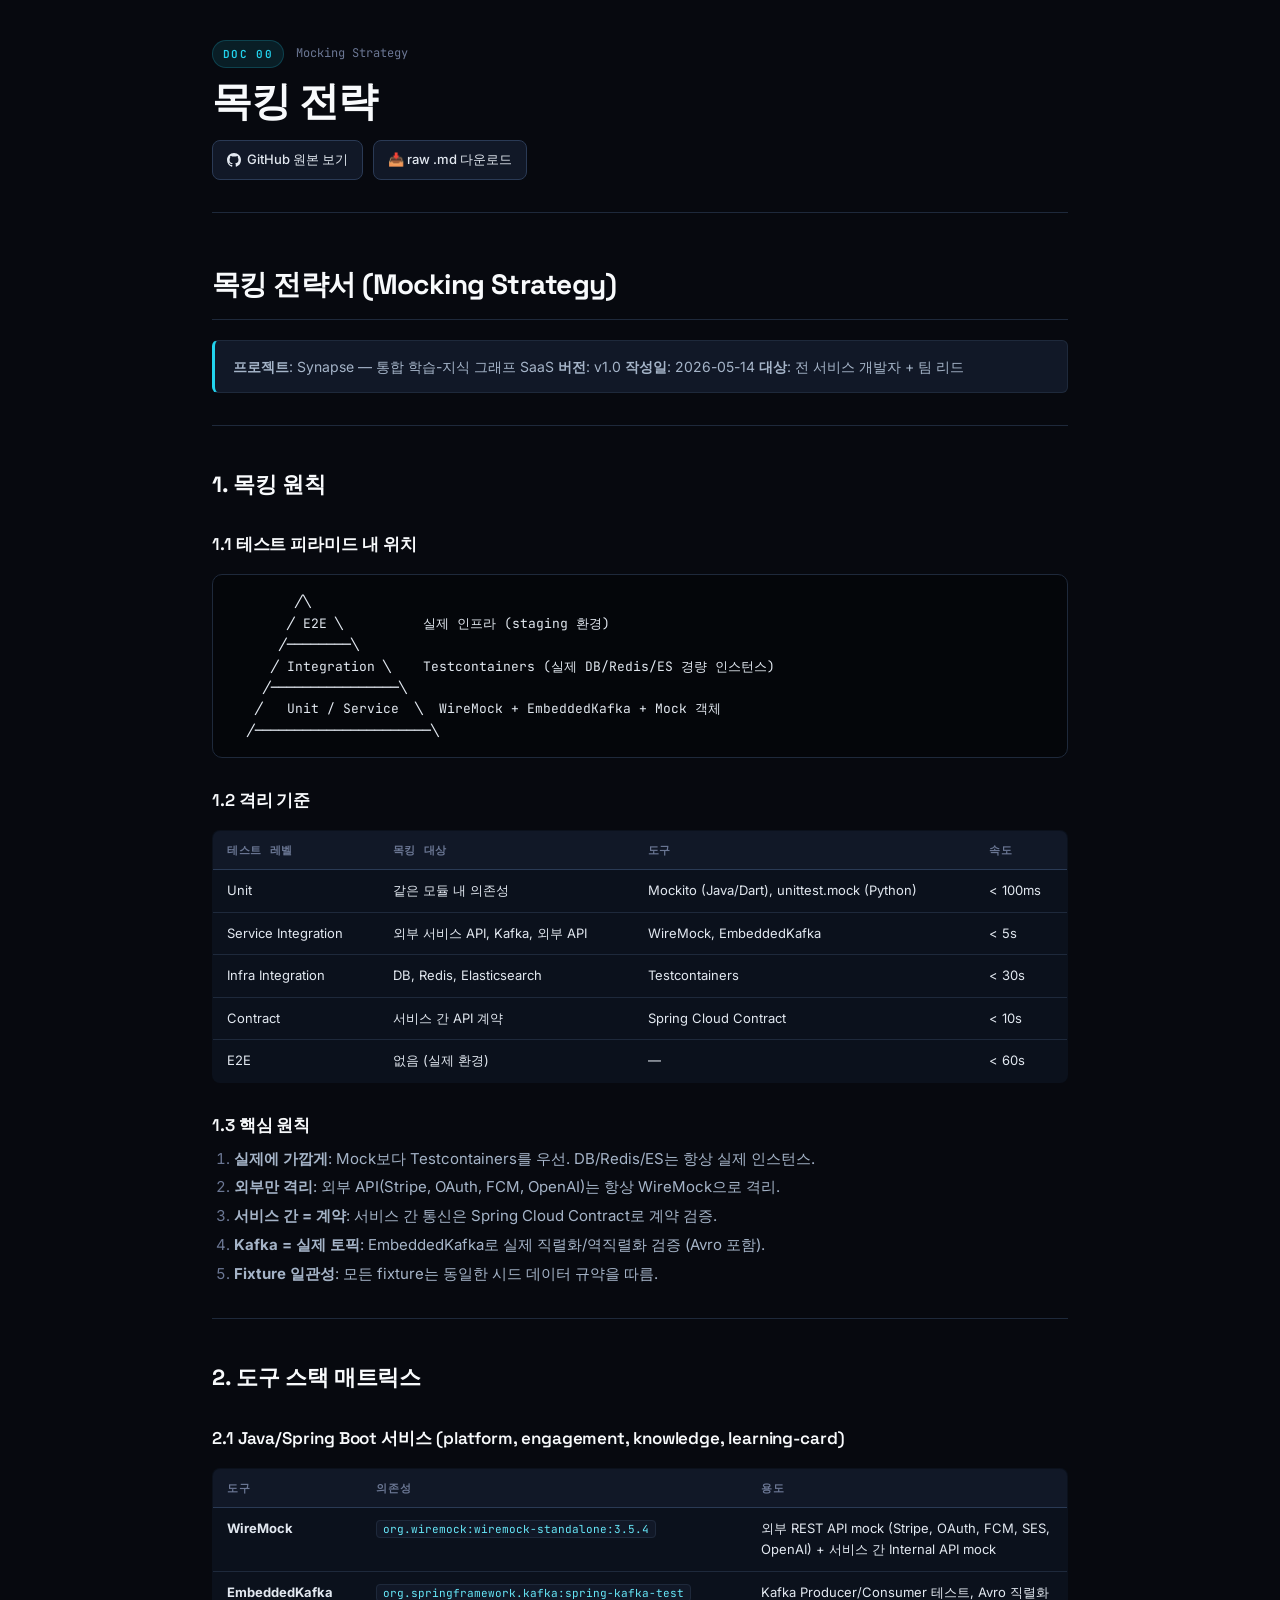
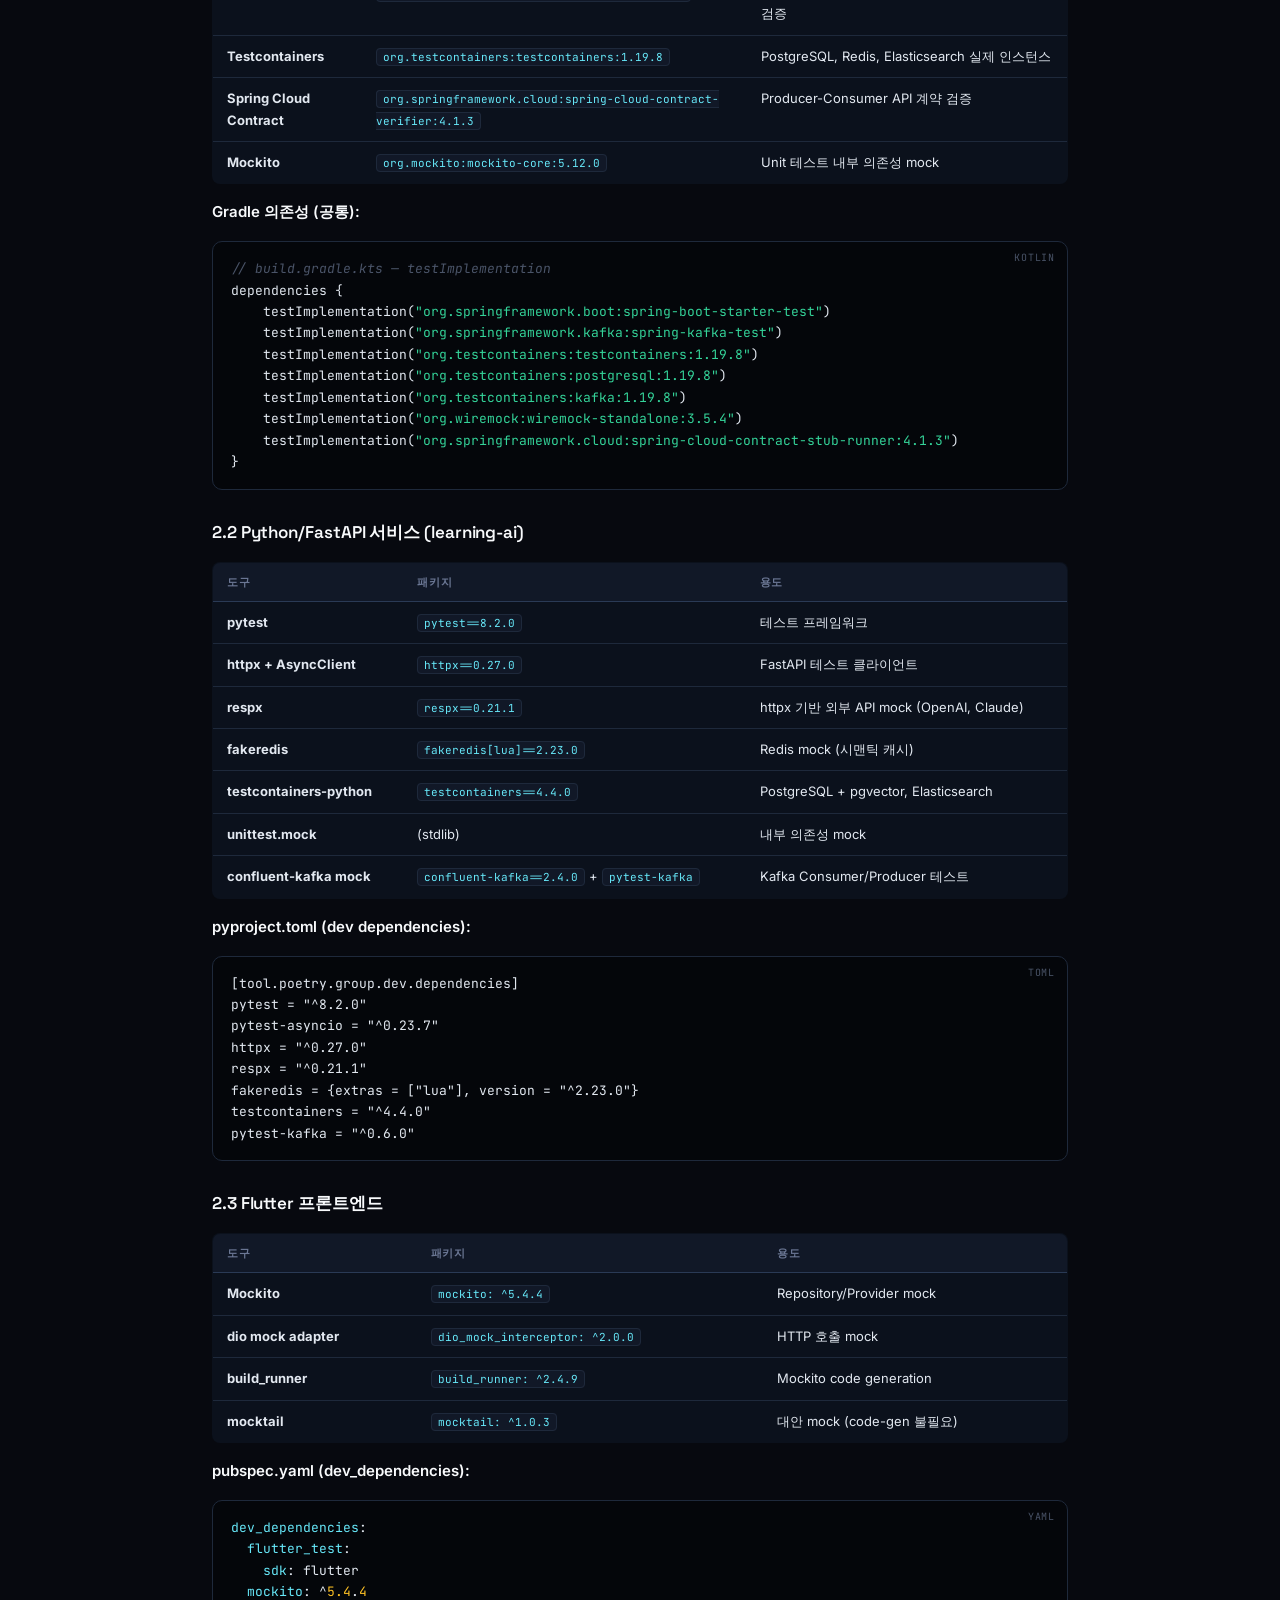
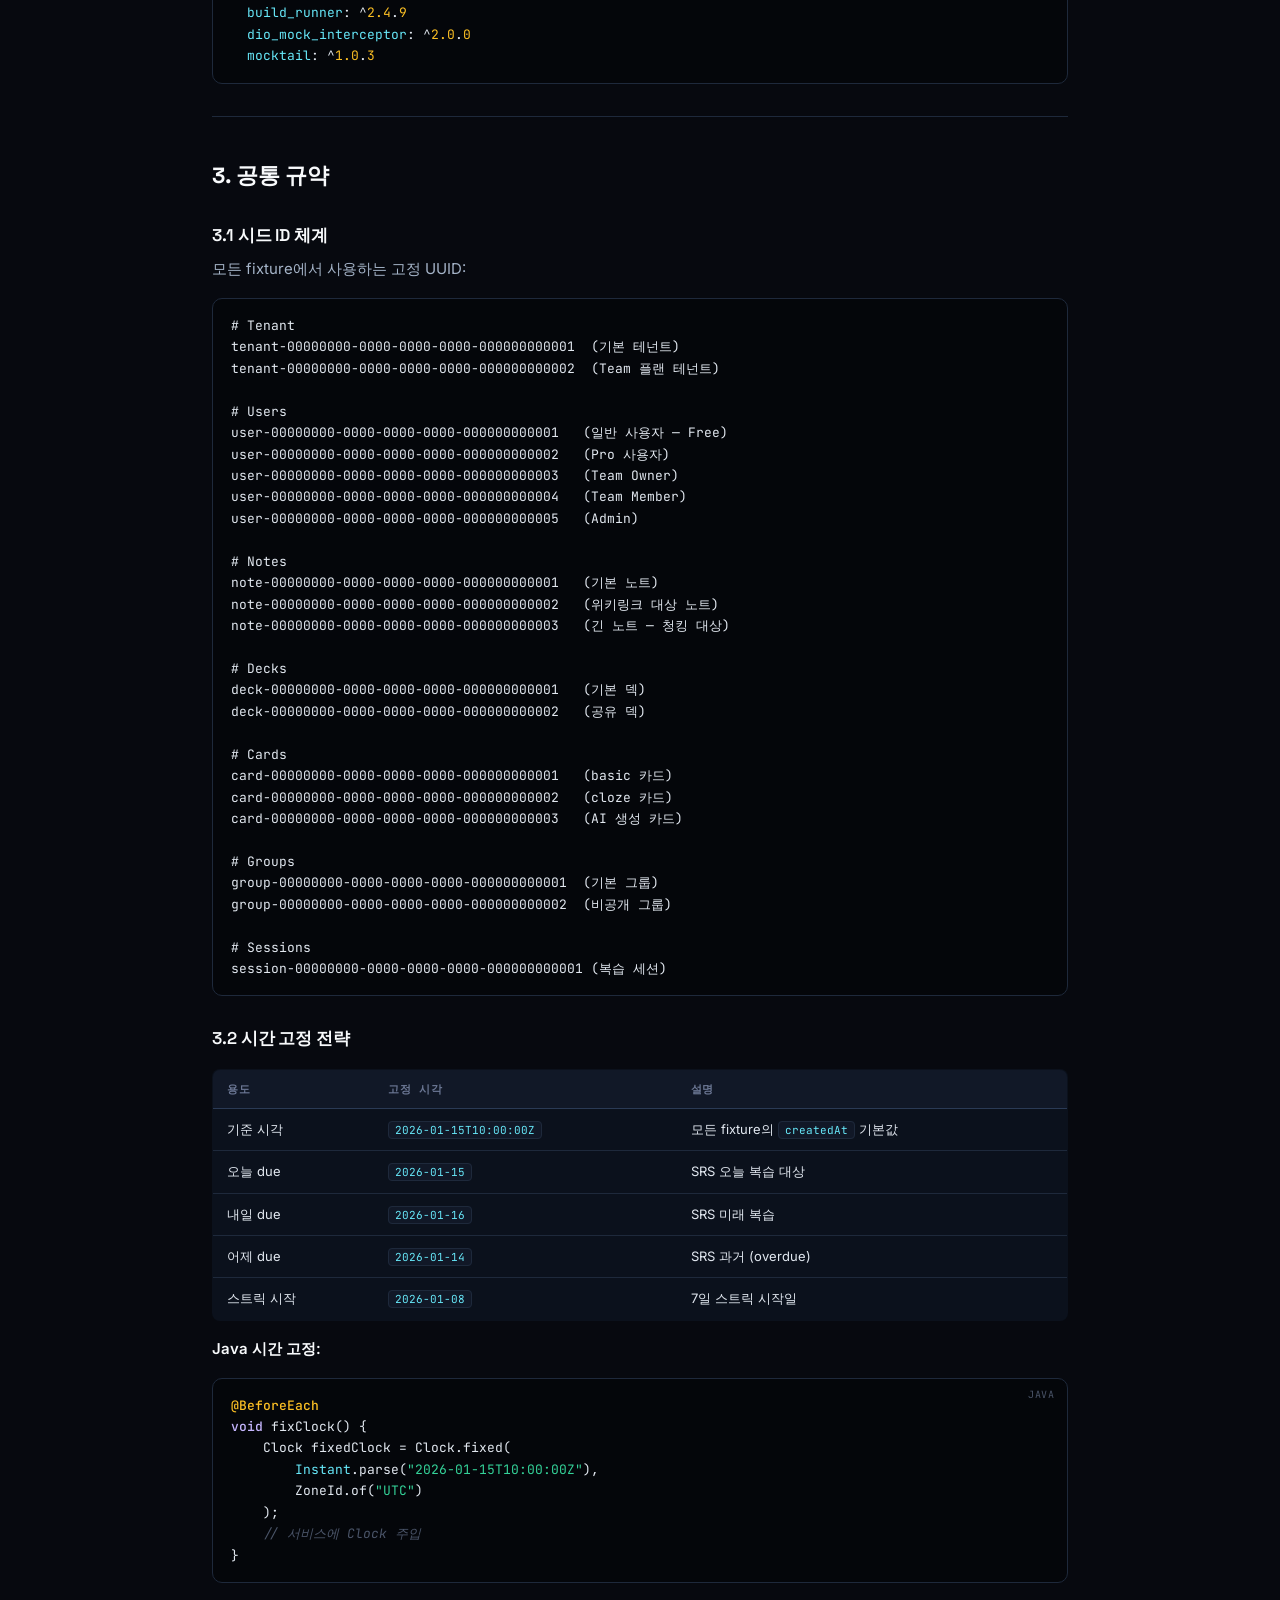
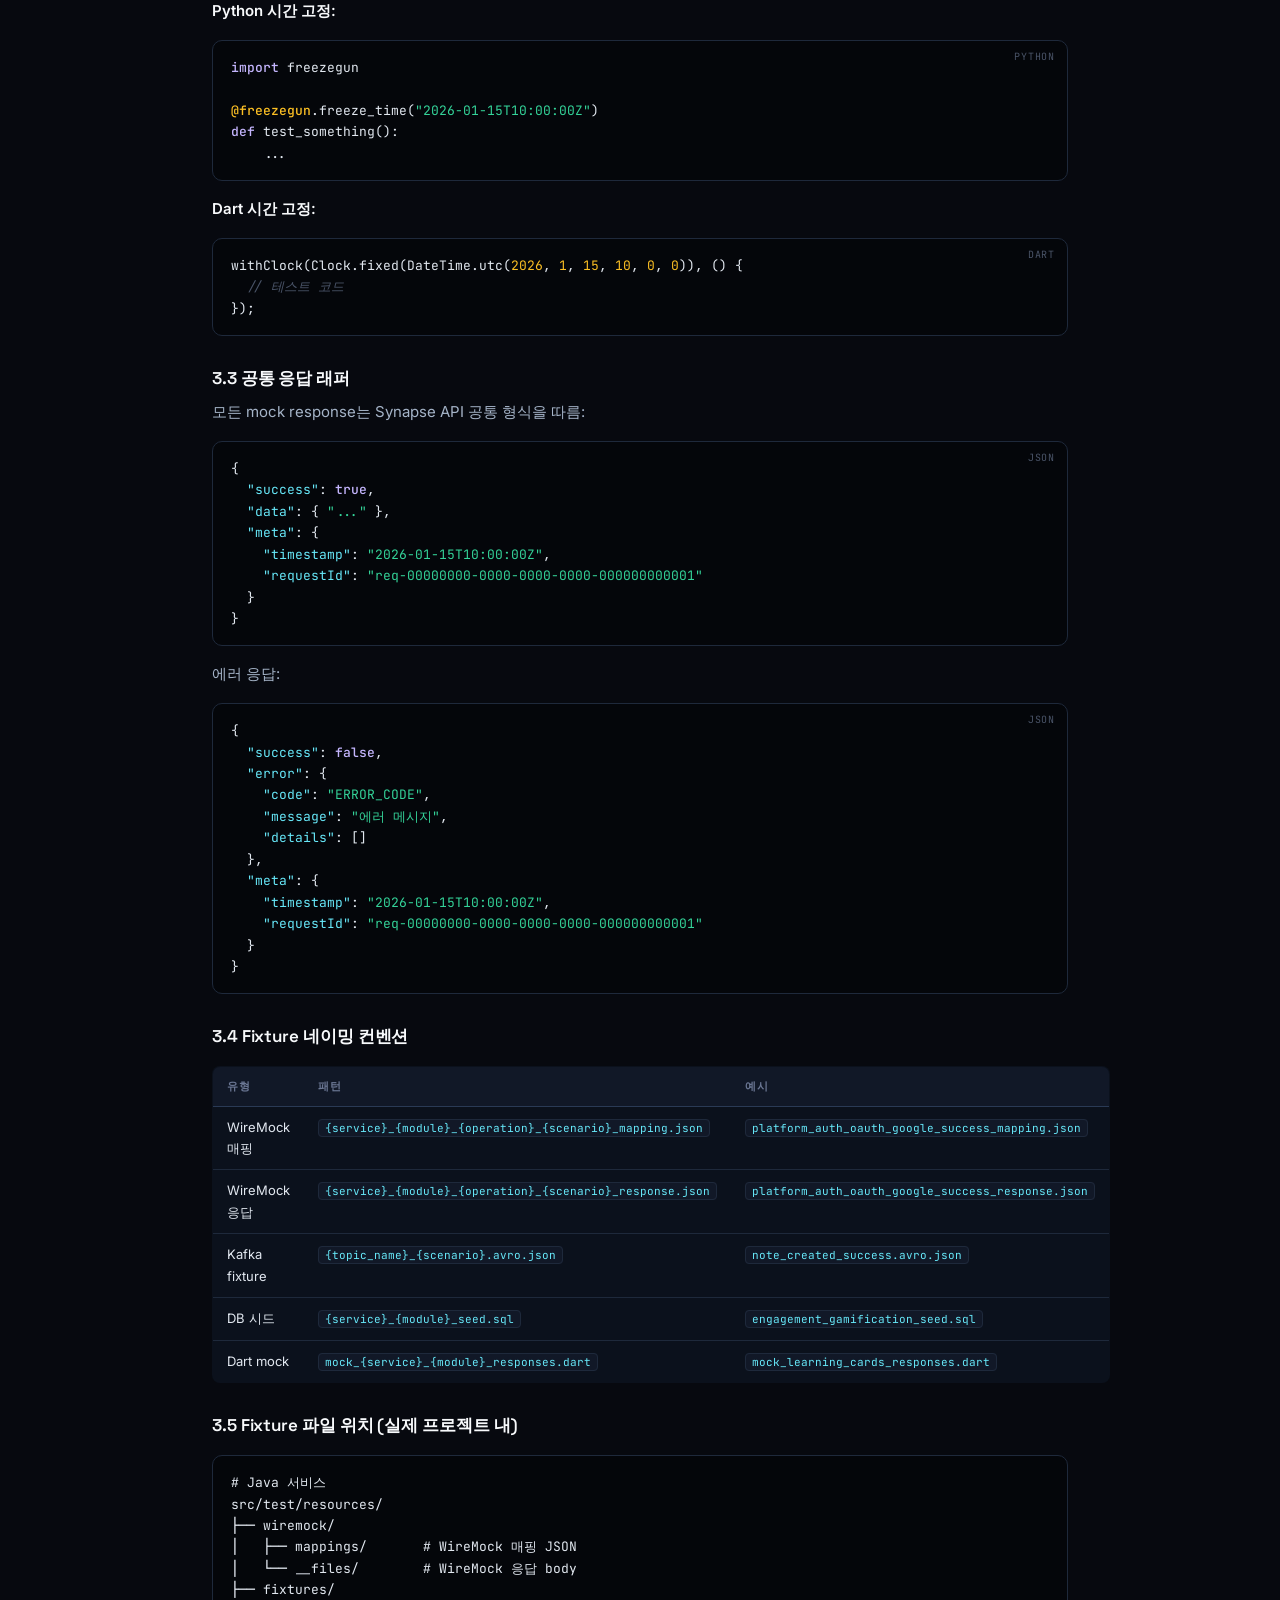
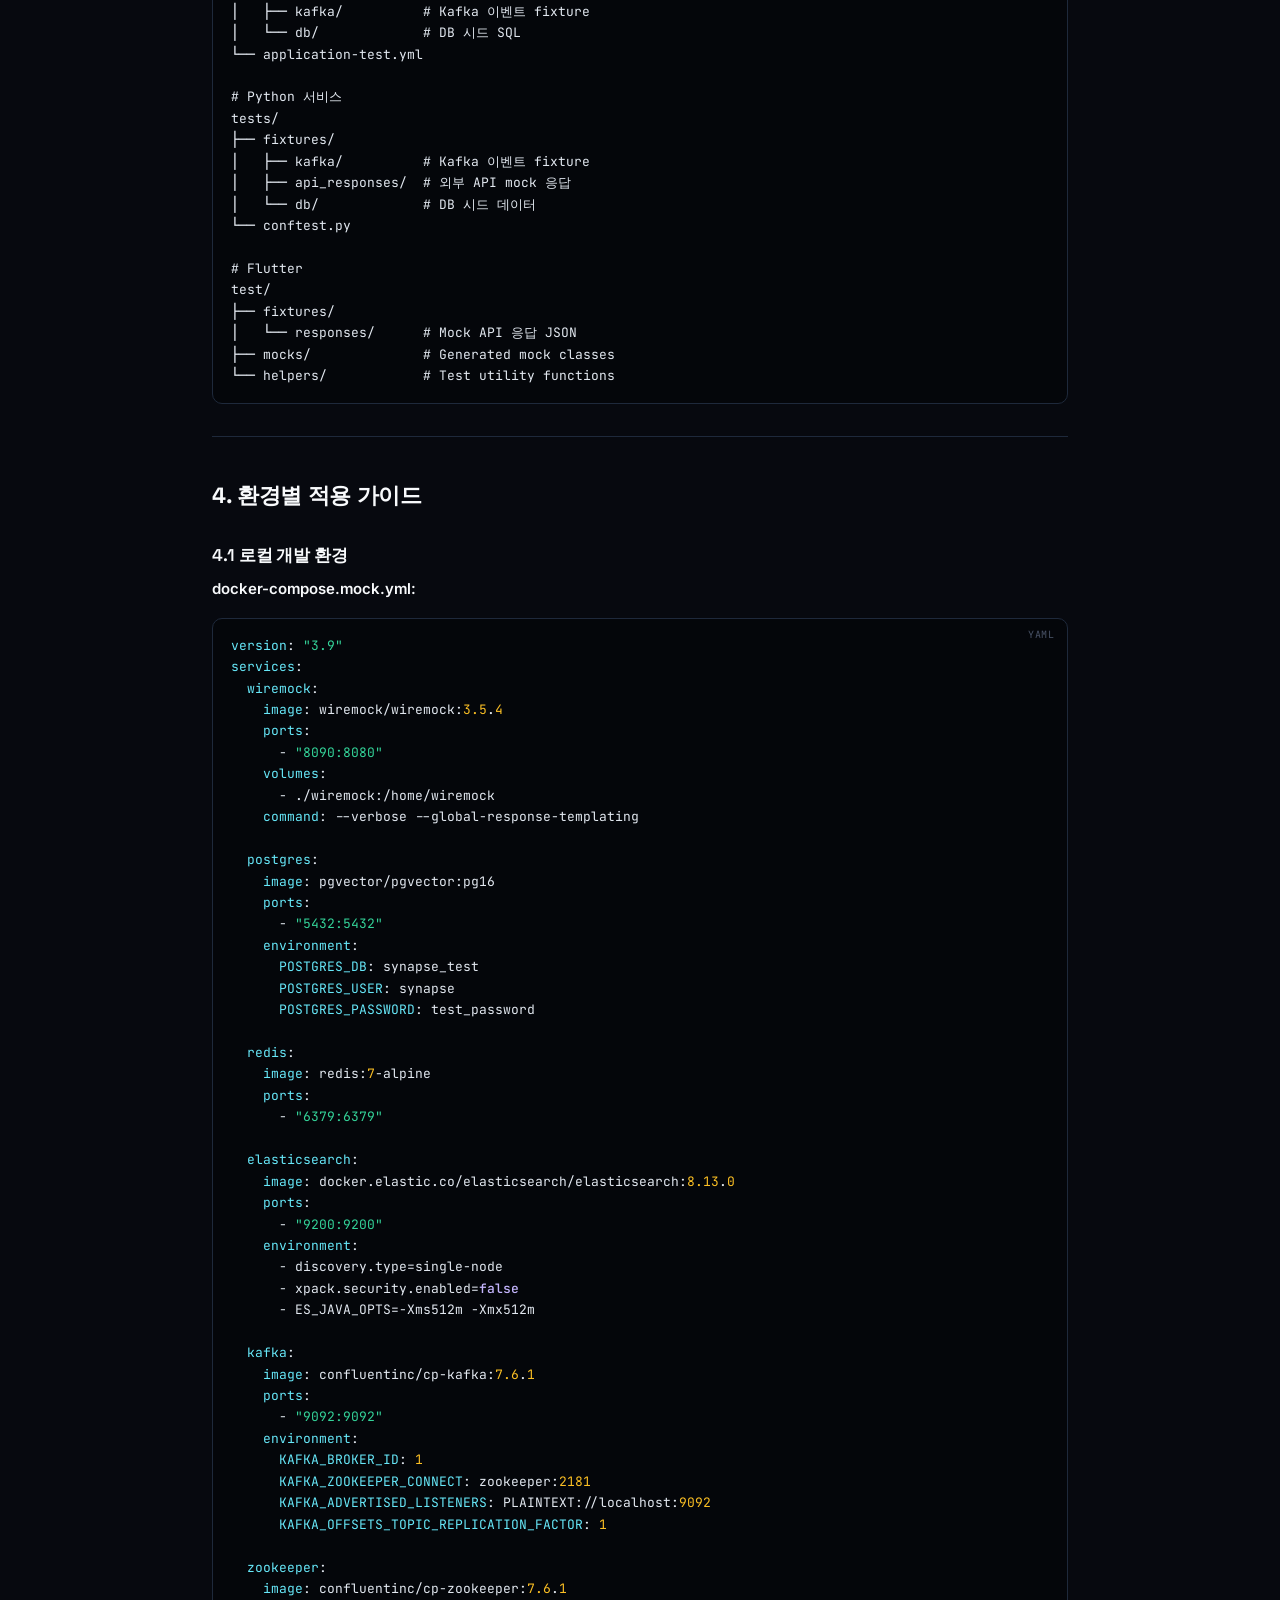
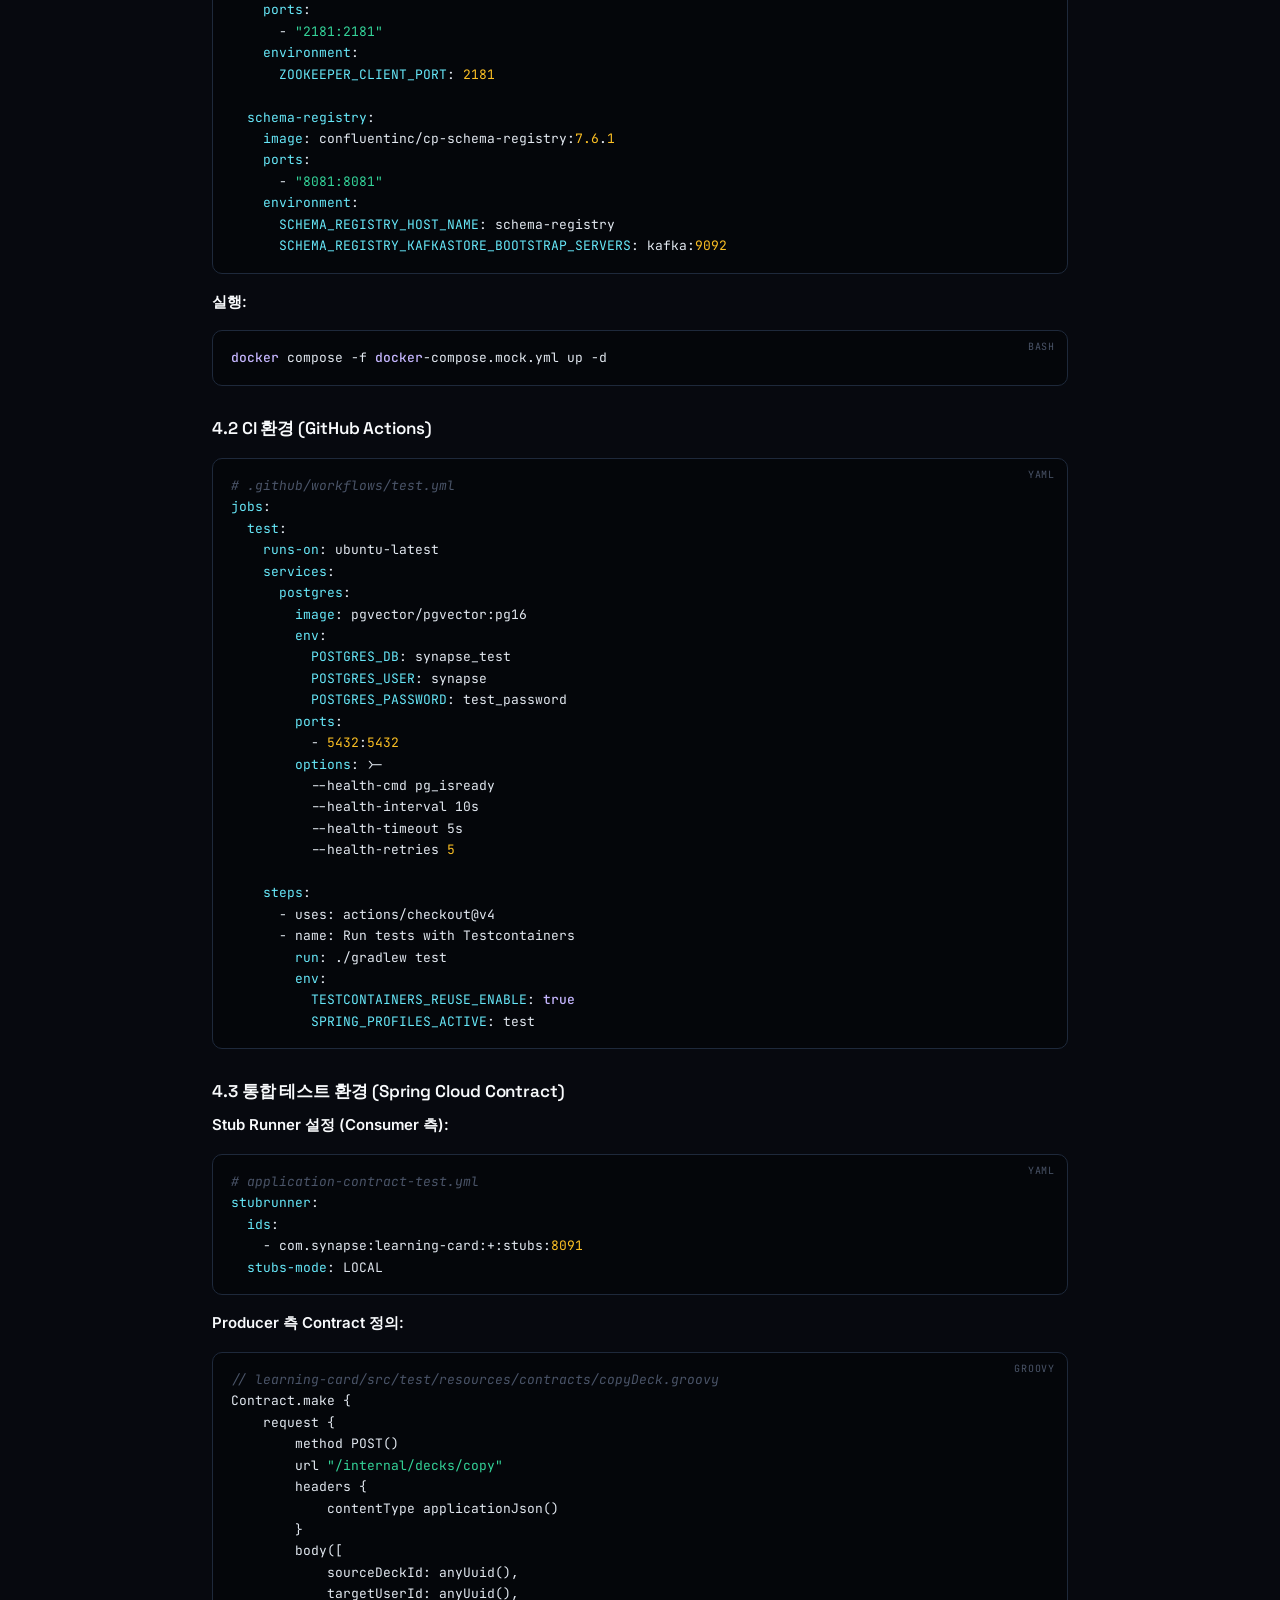
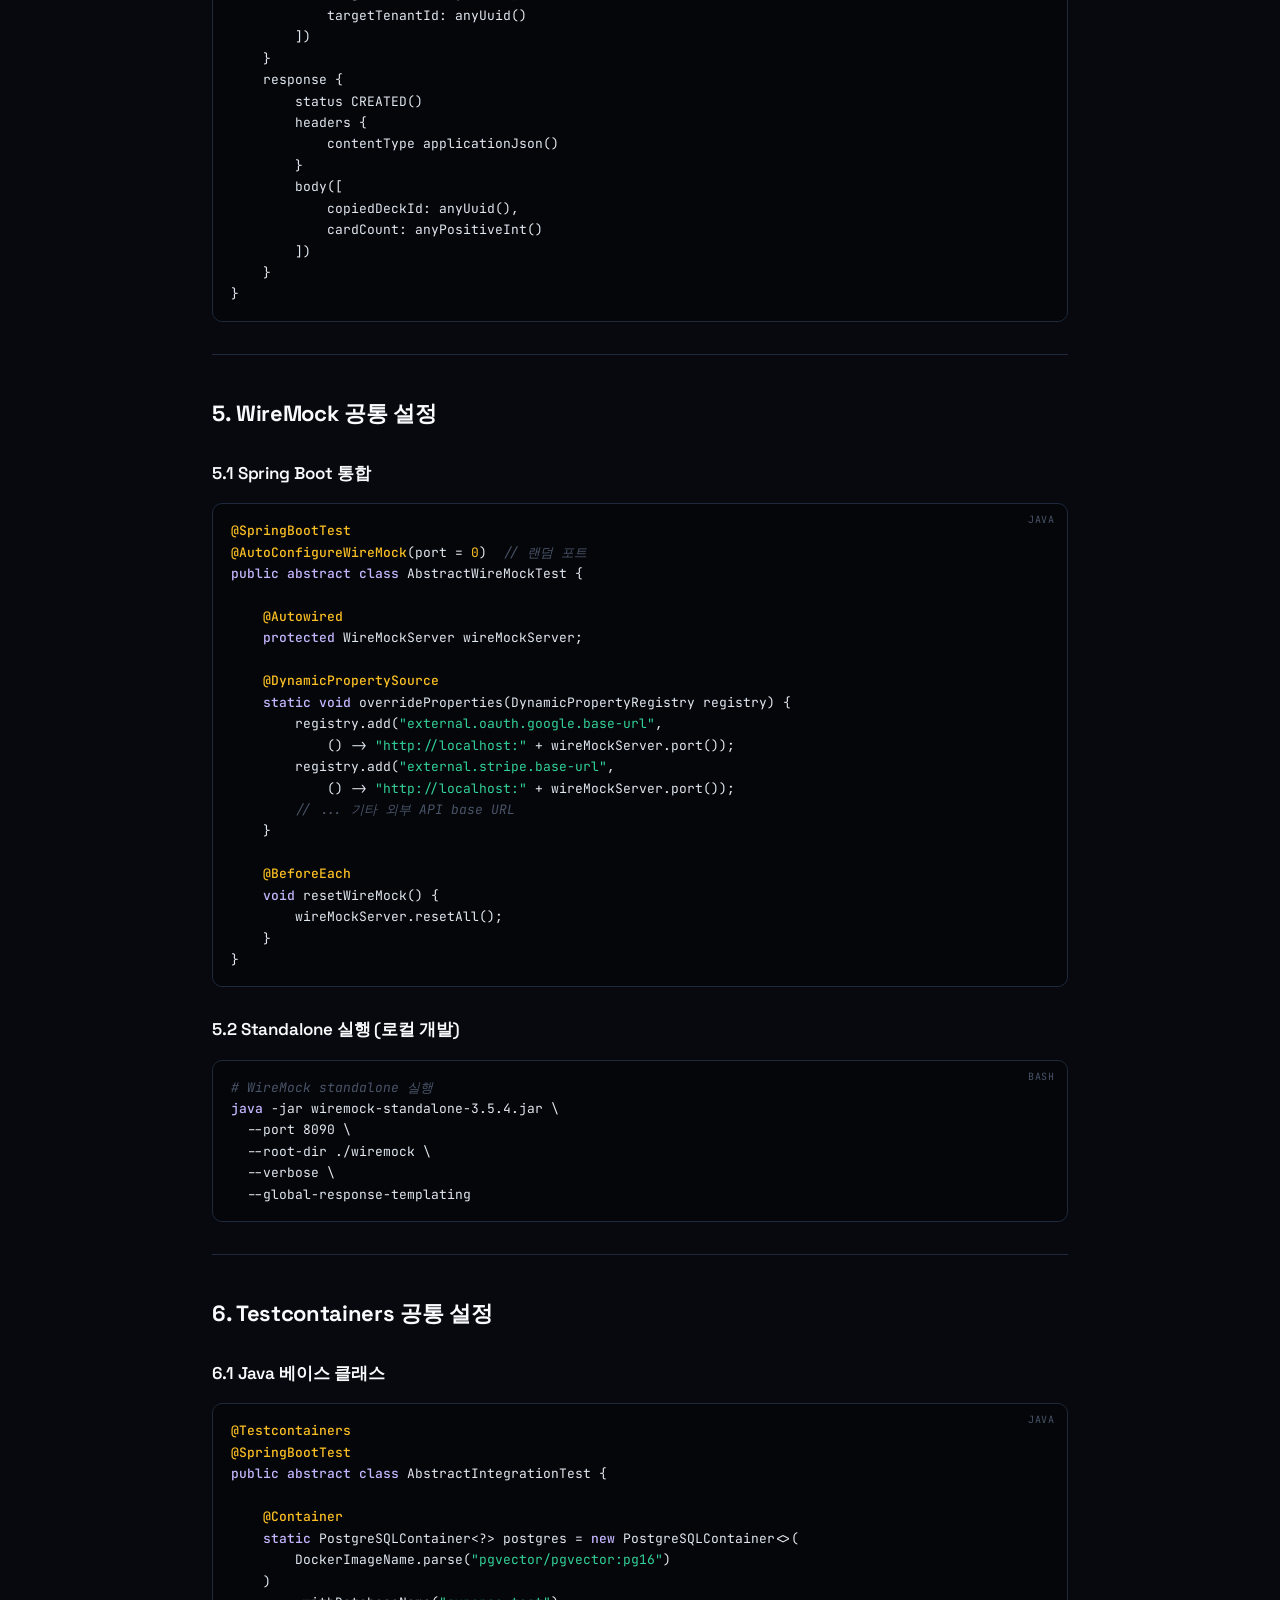
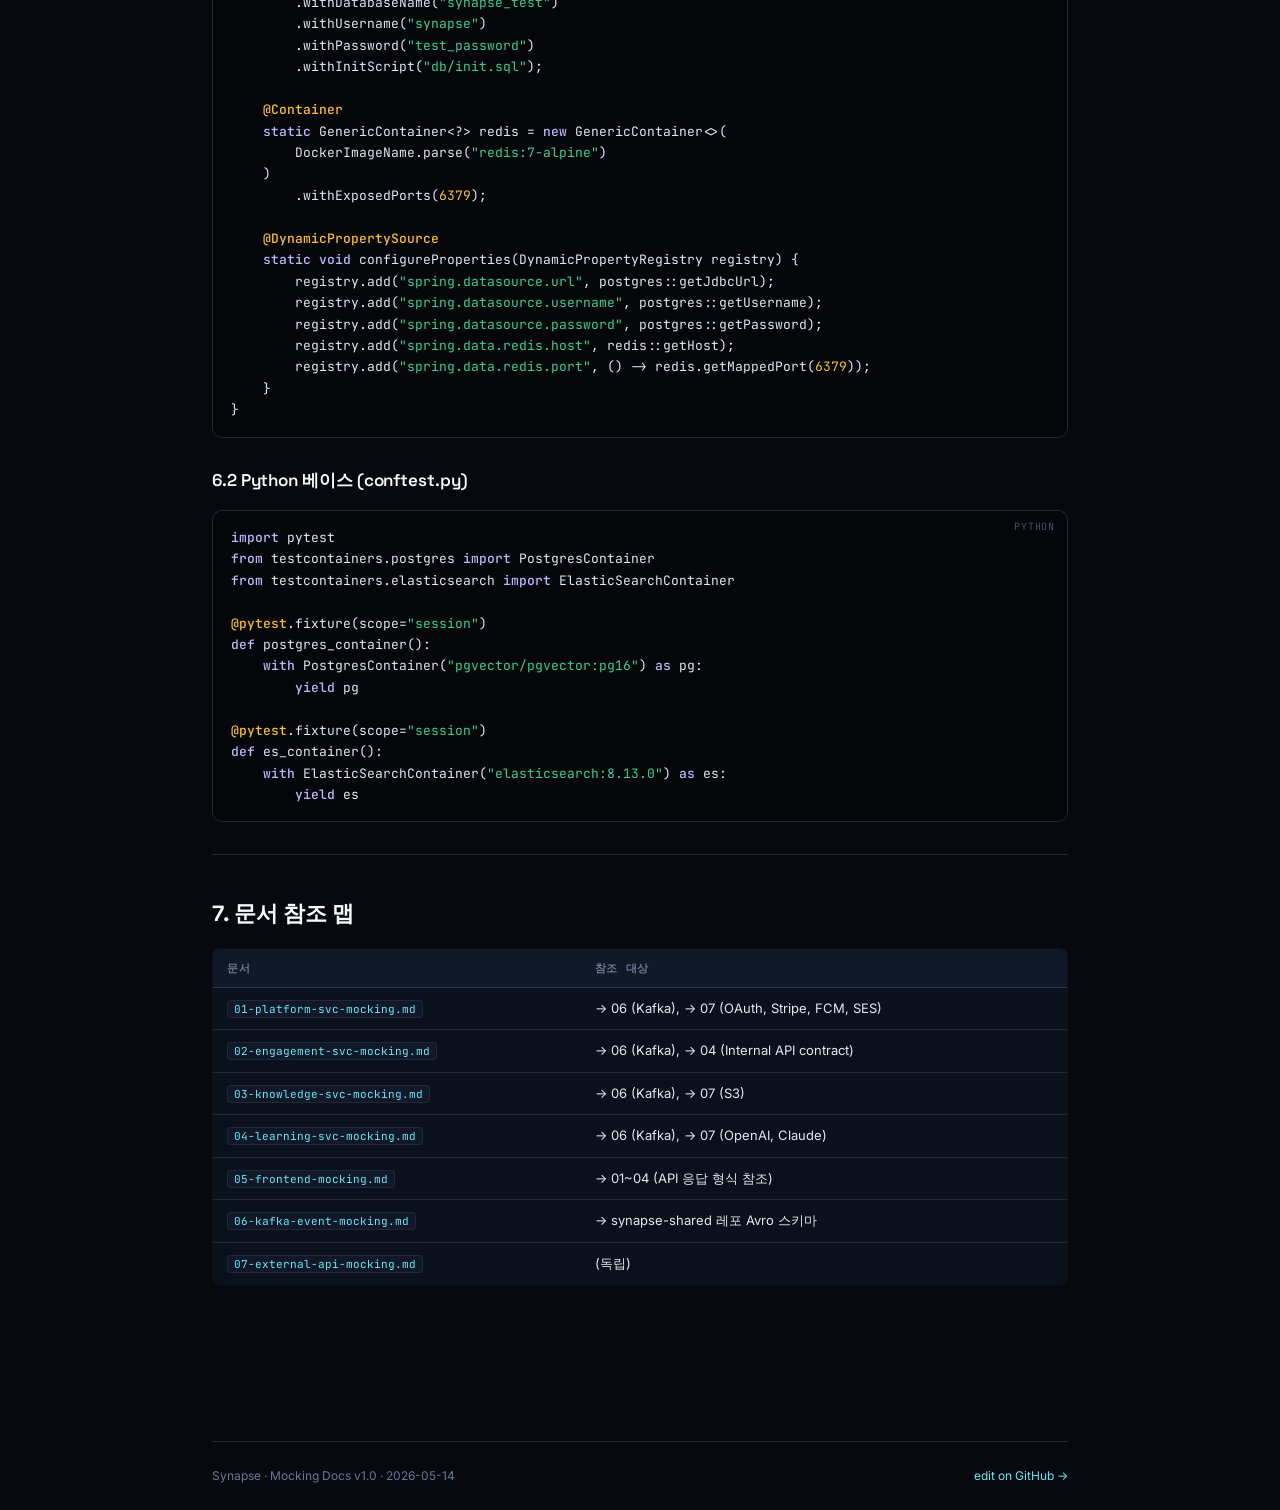
==== docs/00-strategy.html @ 0fe0d057 "Initial commit: Synapse mocking guide with 19 interactive simulators Co-Authored-By: Claude Opus 4.6" ====
<!DOCTYPE html>
<html lang="ko">
<head>
<meta charset="UTF-8" />
<meta name="viewport" content="width=device-width, initial-scale=1.0" />
<title>00 · 목킹 전략 — Synapse Mocking Docs</title>
<link rel="preconnect" href="https://fonts.googleapis.com" />
<link rel="preconnect" href="https://fonts.gstatic.com" crossorigin />
<link href="https://fonts.googleapis.com/css2?family=Inter:wght@400;500;600;700;800&family=JetBrains+Mono:wght@400;500;600;700&family=Space+Grotesk:wght@500;600;700&display=swap" rel="stylesheet" />
<link rel="stylesheet" href="doc-style.css" />
</head>
<body>
<div class="doc-shell">
  <header class="doc-header">
    <div class="doc-header-meta">
      <span class="doc-idx">DOC 00</span>
      <span class="doc-en">Mocking Strategy</span>
    </div>
    <h1 class="doc-h1">목킹 전략</h1>
    <div class="doc-links">
      <a class="doc-link" href="https://github.com/team-project-final/documents/blob/main/docs/mocking/00-mocking-strategy.md" target="_blank" rel="noopener">
        <svg width="14" height="14" viewBox="0 0 16 16" fill="currentColor"><path d="M8 0C3.58 0 0 3.58 0 8c0 3.54 2.29 6.53 5.47 7.59.4.07.55-.17.55-.38 0-.19-.01-.82-.01-1.49-2.01.37-2.53-.49-2.69-.94-.09-.23-.48-.94-.82-1.13-.28-.15-.68-.52-.01-.53.63-.01 1.08.58 1.23.82.72 1.21 1.87.87 2.33.66.07-.52.28-.87.51-1.07-1.78-.2-3.64-.89-3.64-3.95 0-.87.31-1.59.82-2.15-.08-.2-.36-1.02.08-2.12 0 0 .67-.21 2.2.82.64-.18 1.32-.27 2-.27.68 0 1.36.09 2 .27 1.53-1.04 2.2-.82 2.2-.82.44 1.1.16 1.92.08 2.12.51.56.82 1.27.82 2.15 0 3.07-1.87 3.75-3.65 3.95.29.25.54.73.54 1.48 0 1.07-.01 1.93-.01 2.2 0 .21.15.46.55.38A8.013 8.013 0 0016 8c0-4.42-3.58-8-8-8z"/></svg>
        GitHub 원본 보기
      </a>
      <a class="doc-link" href="https://github.com/team-project-final/documents/raw/main/docs/mocking/00-mocking-strategy.md" target="_blank" rel="noopener">📥 raw .md 다운로드</a>
    </div>
  </header>
  <main class="doc-body">
<h1 id="목킹-전략서-mocking-strategy">목킹 전략서 (Mocking Strategy)</h1>
<blockquote><strong>프로젝트</strong>: Synapse — 통합 학습-지식 그래프 SaaS <strong>버전</strong>: v1.0 <strong>작성일</strong>: 2026-05-14 <strong>대상</strong>: 전 서비스 개발자 + 팀 리드</blockquote>
<hr/>
<h2 id="1-목킹-원칙">1. 목킹 원칙</h2>
<h3 id="11-테스트-피라미드-내-위치">1.1 테스트 피라미드 내 위치</h3>
<pre class="code-block" data-lang=""><code>        ╱╲
       ╱ E2E ╲          실제 인프라 (staging 환경)
      ╱────────╲
     ╱ Integration ╲    Testcontainers (실제 DB/Redis/ES 경량 인스턴스)
    ╱────────────────╲
   ╱   Unit / Service  ╲  WireMock + EmbeddedKafka + Mock 객체
  ╱──────────────────────╲</code></pre>
<h3 id="12-격리-기준">1.2 격리 기준</h3>
<table class="md-table"><thead><tr><th>테스트 레벨</th><th>목킹 대상</th><th>도구</th><th>속도</th></tr></thead><tbody><tr><td>Unit</td><td>같은 모듈 내 의존성</td><td>Mockito (Java/Dart), unittest.mock (Python)</td><td>&lt; 100ms</td></tr><tr><td>Service Integration</td><td>외부 서비스 API, Kafka, 외부 API</td><td>WireMock, EmbeddedKafka</td><td>&lt; 5s</td></tr><tr><td>Infra Integration</td><td>DB, Redis, Elasticsearch</td><td>Testcontainers</td><td>&lt; 30s</td></tr><tr><td>Contract</td><td>서비스 간 API 계약</td><td>Spring Cloud Contract</td><td>&lt; 10s</td></tr><tr><td>E2E</td><td>없음 (실제 환경)</td><td>—</td><td>&lt; 60s</td></tr></tbody></table>
<h3 id="13-핵심-원칙">1.3 핵심 원칙</h3>
<ol><li><strong>실제에 가깝게</strong>: Mock보다 Testcontainers를 우선. DB/Redis/ES는 항상 실제 인스턴스.</li><li><strong>외부만 격리</strong>: 외부 API(Stripe, OAuth, FCM, OpenAI)는 항상 WireMock으로 격리.</li><li><strong>서비스 간 = 계약</strong>: 서비스 간 통신은 Spring Cloud Contract로 계약 검증.</li><li><strong>Kafka = 실제 토픽</strong>: EmbeddedKafka로 실제 직렬화/역직렬화 검증 (Avro 포함).</li><li><strong>Fixture 일관성</strong>: 모든 fixture는 동일한 시드 데이터 규약을 따름.</li></ol>
<hr/>
<h2 id="2-도구-스택-매트릭스">2. 도구 스택 매트릭스</h2>
<h3 id="21-javaspring-boot-서비스-platform-engagement-knowledge-learningcard">2.1 Java/Spring Boot 서비스 (platform, engagement, knowledge, learning-card)</h3>
<table class="md-table"><thead><tr><th>도구</th><th>의존성</th><th>용도</th></tr></thead><tbody><tr><td><strong>WireMock</strong></td><td><code>org.wiremock:wiremock-standalone:3.5.4</code></td><td>외부 REST API mock (Stripe, OAuth, FCM, SES, OpenAI) + 서비스 간 Internal API mock</td></tr><tr><td><strong>EmbeddedKafka</strong></td><td><code>org.springframework.kafka:spring-kafka-test</code></td><td>Kafka Producer/Consumer 테스트, Avro 직렬화 검증</td></tr><tr><td><strong>Testcontainers</strong></td><td><code>org.testcontainers:testcontainers:1.19.8</code></td><td>PostgreSQL, Redis, Elasticsearch 실제 인스턴스</td></tr><tr><td><strong>Spring Cloud Contract</strong></td><td><code>org.springframework.cloud:spring-cloud-contract-verifier:4.1.3</code></td><td>Producer-Consumer API 계약 검증</td></tr><tr><td><strong>Mockito</strong></td><td><code>org.mockito:mockito-core:5.12.0</code></td><td>Unit 테스트 내부 의존성 mock</td></tr></tbody></table>
<p><strong>Gradle 의존성 (공통):</strong></p>
<pre class="code-block" data-lang="kotlin"><code><span class="cmt">// build.gradle.kts — testImplementation</span>
dependencies {
    testImplementation(<span class="str">"org.springframework.boot:spring-boot-starter-test"</span>)
    testImplementation(<span class="str">"org.springframework.kafka:spring-kafka-test"</span>)
    testImplementation(<span class="str">"org.testcontainers:testcontainers:1.19.8"</span>)
    testImplementation(<span class="str">"org.testcontainers:postgresql:1.19.8"</span>)
    testImplementation(<span class="str">"org.testcontainers:kafka:1.19.8"</span>)
    testImplementation(<span class="str">"org.wiremock:wiremock-standalone:3.5.4"</span>)
    testImplementation(<span class="str">"org.springframework.cloud:spring-cloud-contract-stub-runner:4.1.3"</span>)
}</code></pre>
<h3 id="22-pythonfastapi-서비스-learningai">2.2 Python/FastAPI 서비스 (learning-ai)</h3>
<table class="md-table"><thead><tr><th>도구</th><th>패키지</th><th>용도</th></tr></thead><tbody><tr><td><strong>pytest</strong></td><td><code>pytest==8.2.0</code></td><td>테스트 프레임워크</td></tr><tr><td><strong>httpx + AsyncClient</strong></td><td><code>httpx==0.27.0</code></td><td>FastAPI 테스트 클라이언트</td></tr><tr><td><strong>respx</strong></td><td><code>respx==0.21.1</code></td><td>httpx 기반 외부 API mock (OpenAI, Claude)</td></tr><tr><td><strong>fakeredis</strong></td><td><code>fakeredis[lua]==2.23.0</code></td><td>Redis mock (시맨틱 캐시)</td></tr><tr><td><strong>testcontainers-python</strong></td><td><code>testcontainers==4.4.0</code></td><td>PostgreSQL + pgvector, Elasticsearch</td></tr><tr><td><strong>unittest.mock</strong></td><td>(stdlib)</td><td>내부 의존성 mock</td></tr><tr><td><strong>confluent-kafka mock</strong></td><td><code>confluent-kafka==2.4.0</code> + <code>pytest-kafka</code></td><td>Kafka Consumer/Producer 테스트</td></tr></tbody></table>
<p><strong>pyproject.toml (dev dependencies):</strong></p>
<pre class="code-block" data-lang="toml"><code>[tool.poetry.group.dev.dependencies]
pytest = "^8.2.0"
pytest-asyncio = "^0.23.7"
httpx = "^0.27.0"
respx = "^0.21.1"
fakeredis = {extras = ["lua"], version = "^2.23.0"}
testcontainers = "^4.4.0"
pytest-kafka = "^0.6.0"</code></pre>
<h3 id="23-flutter-프론트엔드">2.3 Flutter 프론트엔드</h3>
<table class="md-table"><thead><tr><th>도구</th><th>패키지</th><th>용도</th></tr></thead><tbody><tr><td><strong>Mockito</strong></td><td><code>mockito: ^5.4.4</code></td><td>Repository/Provider mock</td></tr><tr><td><strong>dio mock adapter</strong></td><td><code>dio_mock_interceptor: ^2.0.0</code></td><td>HTTP 호출 mock</td></tr><tr><td><strong>build_runner</strong></td><td><code>build_runner: ^2.4.9</code></td><td>Mockito code generation</td></tr><tr><td><strong>mocktail</strong></td><td><code>mocktail: ^1.0.3</code></td><td>대안 mock (code-gen 불필요)</td></tr></tbody></table>
<p><strong>pubspec.yaml (dev_dependencies):</strong></p>
<pre class="code-block" data-lang="yaml"><code><span class="key">dev_dependencies</span>:
  <span class="key">flutter_test</span>:
    <span class="key">sdk</span>: flutter
  <span class="key">mockito</span>: ^<span class="num">5.4</span>.<span class="num">4</span>
  <span class="key">build_runner</span>: ^<span class="num">2.4</span>.<span class="num">9</span>
  <span class="key">dio_mock_interceptor</span>: ^<span class="num">2.0</span>.<span class="num">0</span>
  <span class="key">mocktail</span>: ^<span class="num">1.0</span>.<span class="num">3</span></code></pre>
<hr/>
<h2 id="3-공통-규약">3. 공통 규약</h2>
<h3 id="31-시드-id-체계">3.1 시드 ID 체계</h3>
<p>모든 fixture에서 사용하는 고정 UUID:</p>
<pre class="code-block" data-lang=""><code># Tenant
tenant-00000000-0000-0000-0000-000000000001  (기본 테넌트)
tenant-00000000-0000-0000-0000-000000000002  (Team 플랜 테넌트)

# Users
user-00000000-0000-0000-0000-000000000001   (일반 사용자 — Free)
user-00000000-0000-0000-0000-000000000002   (Pro 사용자)
user-00000000-0000-0000-0000-000000000003   (Team Owner)
user-00000000-0000-0000-0000-000000000004   (Team Member)
user-00000000-0000-0000-0000-000000000005   (Admin)

# Notes
note-00000000-0000-0000-0000-000000000001   (기본 노트)
note-00000000-0000-0000-0000-000000000002   (위키링크 대상 노트)
note-00000000-0000-0000-0000-000000000003   (긴 노트 — 청킹 대상)

# Decks
deck-00000000-0000-0000-0000-000000000001   (기본 덱)
deck-00000000-0000-0000-0000-000000000002   (공유 덱)

# Cards
card-00000000-0000-0000-0000-000000000001   (basic 카드)
card-00000000-0000-0000-0000-000000000002   (cloze 카드)
card-00000000-0000-0000-0000-000000000003   (AI 생성 카드)

# Groups
group-00000000-0000-0000-0000-000000000001  (기본 그룹)
group-00000000-0000-0000-0000-000000000002  (비공개 그룹)

# Sessions
session-00000000-0000-0000-0000-000000000001 (복습 세션)</code></pre>
<h3 id="32-시간-고정-전략">3.2 시간 고정 전략</h3>
<table class="md-table"><thead><tr><th>용도</th><th>고정 시각</th><th>설명</th></tr></thead><tbody><tr><td>기준 시각</td><td><code>2026-01-15T10:00:00Z</code></td><td>모든 fixture의 <code>createdAt</code> 기본값</td></tr><tr><td>오늘 due</td><td><code>2026-01-15</code></td><td>SRS 오늘 복습 대상</td></tr><tr><td>내일 due</td><td><code>2026-01-16</code></td><td>SRS 미래 복습</td></tr><tr><td>어제 due</td><td><code>2026-01-14</code></td><td>SRS 과거 (overdue)</td></tr><tr><td>스트릭 시작</td><td><code>2026-01-08</code></td><td>7일 스트릭 시작일</td></tr></tbody></table>
<p><strong>Java 시간 고정:</strong></p>
<pre class="code-block" data-lang="java"><code><span class="anno">@BeforeEach</span>
<span class="kw">void</span> fixClock() {
    Clock fixedClock = Clock.fixed(
        <span class="type">Instant</span>.parse(<span class="str">"2026-01-15T10:00:00Z"</span>),
        ZoneId.of(<span class="str">"UTC"</span>)
    );
    <span class="cmt">// 서비스에 Clock 주입</span>
}</code></pre>
<p><strong>Python 시간 고정:</strong></p>
<pre class="code-block" data-lang="python"><code><span class="kw">import</span> freezegun

<span class="anno">@freezegun</span>.freeze_time(<span class="str">"2026-01-15T10:00:00Z"</span>)
<span class="kw">def</span> test_something():
    ...</code></pre>
<p><strong>Dart 시간 고정:</strong></p>
<pre class="code-block" data-lang="dart"><code>withClock(Clock.fixed(DateTime.utc(<span class="num">2026</span>, <span class="num">1</span>, <span class="num">15</span>, <span class="num">10</span>, <span class="num">0</span>, <span class="num">0</span>)), () {
  <span class="cmt">// 테스트 코드</span>
});</code></pre>
<h3 id="33-공통-응답-래퍼">3.3 공통 응답 래퍼</h3>
<p>모든 mock response는 Synapse API 공통 형식을 따름:</p>
<pre class="code-block" data-lang="json"><code>{
  <span class="key">"success"</span>: <span class="kw">true</span>,
  <span class="key">"data"</span>: { <span class="str">"..."</span> },
  <span class="key">"meta"</span>: {
    <span class="key">"timestamp"</span>: <span class="str">"2026-01-15T10:00:00Z"</span>,
    <span class="key">"requestId"</span>: <span class="str">"req-00000000-0000-0000-0000-000000000001"</span>
  }
}</code></pre>
<p>에러 응답:</p>
<pre class="code-block" data-lang="json"><code>{
  <span class="key">"success"</span>: <span class="kw">false</span>,
  <span class="key">"error"</span>: {
    <span class="key">"code"</span>: <span class="str">"ERROR_CODE"</span>,
    <span class="key">"message"</span>: <span class="str">"에러 메시지"</span>,
    <span class="key">"details"</span>: []
  },
  <span class="key">"meta"</span>: {
    <span class="key">"timestamp"</span>: <span class="str">"2026-01-15T10:00:00Z"</span>,
    <span class="key">"requestId"</span>: <span class="str">"req-00000000-0000-0000-0000-000000000001"</span>
  }
}</code></pre>
<h3 id="34-fixture-네이밍-컨벤션">3.4 Fixture 네이밍 컨벤션</h3>
<table class="md-table"><thead><tr><th>유형</th><th>패턴</th><th>예시</th></tr></thead><tbody><tr><td>WireMock 매핑</td><td><code>{service}_{module}_{operation}_{scenario}_mapping.json</code></td><td><code>platform_auth_oauth_google_success_mapping.json</code></td></tr><tr><td>WireMock 응답</td><td><code>{service}_{module}_{operation}_{scenario}_response.json</code></td><td><code>platform_auth_oauth_google_success_response.json</code></td></tr><tr><td>Kafka fixture</td><td><code>{topic_name}_{scenario}.avro.json</code></td><td><code>note_created_success.avro.json</code></td></tr><tr><td>DB 시드</td><td><code>{service}_{module}_seed.sql</code></td><td><code>engagement_gamification_seed.sql</code></td></tr><tr><td>Dart mock</td><td><code>mock_{service}_{module}_responses.dart</code></td><td><code>mock_learning_cards_responses.dart</code></td></tr></tbody></table>
<h3 id="35-fixture-파일-위치-실제-프로젝트-내">3.5 Fixture 파일 위치 (실제 프로젝트 내)</h3>
<pre class="code-block" data-lang=""><code># Java 서비스
src/test/resources/
├── wiremock/
│   ├── mappings/       # WireMock 매핑 JSON
│   └── __files/        # WireMock 응답 body
├── fixtures/
│   ├── kafka/          # Kafka 이벤트 fixture
│   └── db/             # DB 시드 SQL
└── application-test.yml

# Python 서비스
tests/
├── fixtures/
│   ├── kafka/          # Kafka 이벤트 fixture
│   ├── api_responses/  # 외부 API mock 응답
│   └── db/             # DB 시드 데이터
└── conftest.py

# Flutter
test/
├── fixtures/
│   └── responses/      # Mock API 응답 JSON
├── mocks/              # Generated mock classes
└── helpers/            # Test utility functions</code></pre>
<hr/>
<h2 id="4-환경별-적용-가이드">4. 환경별 적용 가이드</h2>
<h3 id="41-로컬-개발-환경">4.1 로컬 개발 환경</h3>
<p><strong>docker-compose.mock.yml:</strong></p>
<pre class="code-block" data-lang="yaml"><code><span class="key">version</span>: <span class="str">"3.9"</span>
<span class="key">services</span>:
  <span class="key">wiremock</span>:
    <span class="key">image</span>: wiremock/wiremock:<span class="num">3.5</span>.<span class="num">4</span>
    <span class="key">ports</span>:
      - <span class="str">"8090:8080"</span>
    <span class="key">volumes</span>:
      - ./wiremock:/home/wiremock
    <span class="key">command</span>: --verbose --global-response-templating

  <span class="key">postgres</span>:
    <span class="key">image</span>: pgvector/pgvector:pg16
    <span class="key">ports</span>:
      - <span class="str">"5432:5432"</span>
    <span class="key">environment</span>:
      <span class="key">POSTGRES_DB</span>: synapse_test
      <span class="key">POSTGRES_USER</span>: synapse
      <span class="key">POSTGRES_PASSWORD</span>: test_password

  <span class="key">redis</span>:
    <span class="key">image</span>: redis:<span class="num">7</span>-alpine
    <span class="key">ports</span>:
      - <span class="str">"6379:6379"</span>

  <span class="key">elasticsearch</span>:
    <span class="key">image</span>: docker.elastic.co/elasticsearch/elasticsearch:<span class="num">8.13</span>.<span class="num">0</span>
    <span class="key">ports</span>:
      - <span class="str">"9200:9200"</span>
    <span class="key">environment</span>:
      - discovery.type=single-node
      - xpack.security.enabled=<span class="kw">false</span>
      - ES_JAVA_OPTS=-Xms512m -Xmx512m

  <span class="key">kafka</span>:
    <span class="key">image</span>: confluentinc/cp-kafka:<span class="num">7.6</span>.<span class="num">1</span>
    <span class="key">ports</span>:
      - <span class="str">"9092:9092"</span>
    <span class="key">environment</span>:
      <span class="key">KAFKA_BROKER_ID</span>: <span class="num">1</span>
      <span class="key">KAFKA_ZOOKEEPER_CONNECT</span>: zookeeper:<span class="num">2181</span>
      <span class="key">KAFKA_ADVERTISED_LISTENERS</span>: PLAINTEXT://localhost:<span class="num">9092</span>
      <span class="key">KAFKA_OFFSETS_TOPIC_REPLICATION_FACTOR</span>: <span class="num">1</span>

  <span class="key">zookeeper</span>:
    <span class="key">image</span>: confluentinc/cp-zookeeper:<span class="num">7.6</span>.<span class="num">1</span>
    <span class="key">ports</span>:
      - <span class="str">"2181:2181"</span>
    <span class="key">environment</span>:
      <span class="key">ZOOKEEPER_CLIENT_PORT</span>: <span class="num">2181</span>

  <span class="key">schema-registry</span>:
    <span class="key">image</span>: confluentinc/cp-schema-registry:<span class="num">7.6</span>.<span class="num">1</span>
    <span class="key">ports</span>:
      - <span class="str">"8081:8081"</span>
    <span class="key">environment</span>:
      <span class="key">SCHEMA_REGISTRY_HOST_NAME</span>: schema-registry
      <span class="key">SCHEMA_REGISTRY_KAFKASTORE_BOOTSTRAP_SERVERS</span>: kafka:<span class="num">9092</span></code></pre>
<p><strong>실행:</strong></p>
<pre class="code-block" data-lang="bash"><code><span class="kw">docker</span> compose -f <span class="kw">docker</span>-compose.mock.yml up -d</code></pre>
<h3 id="42-ci-환경-github-actions">4.2 CI 환경 (GitHub Actions)</h3>
<pre class="code-block" data-lang="yaml"><code><span class="cmt"># .github/workflows/test.yml</span>
<span class="key">jobs</span>:
  <span class="key">test</span>:
    <span class="key">runs-on</span>: ubuntu-latest
    <span class="key">services</span>:
      <span class="key">postgres</span>:
        <span class="key">image</span>: pgvector/pgvector:pg16
        <span class="key">env</span>:
          <span class="key">POSTGRES_DB</span>: synapse_test
          <span class="key">POSTGRES_USER</span>: synapse
          <span class="key">POSTGRES_PASSWORD</span>: test_password
        <span class="key">ports</span>:
          - <span class="num">5432</span>:<span class="num">5432</span>
        <span class="key">options</span>: &gt;-
          --health-cmd pg_isready
          --health-interval 10s
          --health-timeout 5s
          --health-retries <span class="num">5</span>

    <span class="key">steps</span>:
      - uses: actions/checkout@v4
      - name: Run tests with Testcontainers
        <span class="key">run</span>: ./gradlew test
        <span class="key">env</span>:
          <span class="key">TESTCONTAINERS_REUSE_ENABLE</span>: <span class="kw">true</span>
          <span class="key">SPRING_PROFILES_ACTIVE</span>: test</code></pre>
<h3 id="43-통합-테스트-환경-spring-cloud-contract">4.3 통합 테스트 환경 (Spring Cloud Contract)</h3>
<p><strong>Stub Runner 설정 (Consumer 측):</strong></p>
<pre class="code-block" data-lang="yaml"><code><span class="cmt"># application-contract-test.yml</span>
<span class="key">stubrunner</span>:
  <span class="key">ids</span>:
    - com.synapse:learning-card:+:stubs:<span class="num">8091</span>
  <span class="key">stubs-mode</span>: LOCAL</code></pre>
<p><strong>Producer 측 Contract 정의:</strong></p>
<pre class="code-block" data-lang="groovy"><code><span class="cmt">// learning-card/src/test/resources/contracts/copyDeck.groovy</span>
Contract.make {
    request {
        method POST()
        url <span class="str">"/internal/decks/copy"</span>
        headers {
            contentType applicationJson()
        }
        body([
            sourceDeckId: anyUuid(),
            targetUserId: anyUuid(),
            targetTenantId: anyUuid()
        ])
    }
    response {
        status CREATED()
        headers {
            contentType applicationJson()
        }
        body([
            copiedDeckId: anyUuid(),
            cardCount: anyPositiveInt()
        ])
    }
}</code></pre>
<hr/>
<h2 id="5-wiremock-공통-설정">5. WireMock 공통 설정</h2>
<h3 id="51-spring-boot-통합">5.1 Spring Boot 통합</h3>
<pre class="code-block" data-lang="java"><code><span class="anno">@SpringBootTest</span>
<span class="anno">@AutoConfigureWireMock</span>(port = <span class="num">0</span>)  <span class="cmt">// 랜덤 포트</span>
<span class="kw">public</span> <span class="kw">abstract</span> <span class="kw">class</span> AbstractWireMockTest {

    <span class="anno">@Autowired</span>
    <span class="kw">protected</span> WireMockServer wireMockServer;

    <span class="anno">@DynamicPropertySource</span>
    <span class="kw">static</span> <span class="kw">void</span> overrideProperties(DynamicPropertyRegistry registry) {
        registry.add(<span class="str">"external.oauth.google.base-url"</span>,
            () -&gt; <span class="str">"http://localhost:"</span> + wireMockServer.port());
        registry.add(<span class="str">"external.stripe.base-url"</span>,
            () -&gt; <span class="str">"http://localhost:"</span> + wireMockServer.port());
        <span class="cmt">// ... 기타 외부 API base URL</span>
    }

    <span class="anno">@BeforeEach</span>
    <span class="kw">void</span> resetWireMock() {
        wireMockServer.resetAll();
    }
}</code></pre>
<h3 id="52-standalone-실행-로컬-개발">5.2 Standalone 실행 (로컬 개발)</h3>
<pre class="code-block" data-lang="bash"><code><span class="cmt"># WireMock standalone 실행</span>
<span class="kw">java</span> -jar wiremock-standalone-3.5.4.jar \
  --port 8090 \
  --root-dir ./wiremock \
  --verbose \
  --global-response-templating</code></pre>
<hr/>
<h2 id="6-testcontainers-공통-설정">6. Testcontainers 공통 설정</h2>
<h3 id="61-java-베이스-클래스">6.1 Java 베이스 클래스</h3>
<pre class="code-block" data-lang="java"><code><span class="anno">@Testcontainers</span>
<span class="anno">@SpringBootTest</span>
<span class="kw">public</span> <span class="kw">abstract</span> <span class="kw">class</span> AbstractIntegrationTest {

    <span class="anno">@Container</span>
    <span class="kw">static</span> PostgreSQLContainer&lt;?&gt; postgres = <span class="kw">new</span> PostgreSQLContainer&lt;&gt;(
        DockerImageName.parse(<span class="str">"pgvector/pgvector:pg16"</span>)
    )
        .withDatabaseName(<span class="str">"synapse_test"</span>)
        .withUsername(<span class="str">"synapse"</span>)
        .withPassword(<span class="str">"test_password"</span>)
        .withInitScript(<span class="str">"db/init.sql"</span>);

    <span class="anno">@Container</span>
    <span class="kw">static</span> GenericContainer&lt;?&gt; redis = <span class="kw">new</span> GenericContainer&lt;&gt;(
        DockerImageName.parse(<span class="str">"redis:7-alpine"</span>)
    )
        .withExposedPorts(<span class="num">6379</span>);

    <span class="anno">@DynamicPropertySource</span>
    <span class="kw">static</span> <span class="kw">void</span> configureProperties(DynamicPropertyRegistry registry) {
        registry.add(<span class="str">"spring.datasource.url"</span>, postgres::getJdbcUrl);
        registry.add(<span class="str">"spring.datasource.username"</span>, postgres::getUsername);
        registry.add(<span class="str">"spring.datasource.password"</span>, postgres::getPassword);
        registry.add(<span class="str">"spring.data.redis.host"</span>, redis::getHost);
        registry.add(<span class="str">"spring.data.redis.port"</span>, () -&gt; redis.getMappedPort(<span class="num">6379</span>));
    }
}</code></pre>
<h3 id="62-python-베이스-conftestpy">6.2 Python 베이스 (conftest.py)</h3>
<pre class="code-block" data-lang="python"><code><span class="kw">import</span> pytest
<span class="kw">from</span> testcontainers.postgres <span class="kw">import</span> PostgresContainer
<span class="kw">from</span> testcontainers.elasticsearch <span class="kw">import</span> ElasticSearchContainer

<span class="anno">@pytest</span>.fixture(scope=<span class="str">"session"</span>)
<span class="kw">def</span> postgres_container():
    <span class="kw">with</span> PostgresContainer(<span class="str">"pgvector/pgvector:pg16"</span>) <span class="kw">as</span> pg:
        <span class="kw">yield</span> pg

<span class="anno">@pytest</span>.fixture(scope=<span class="str">"session"</span>)
<span class="kw">def</span> es_container():
    <span class="kw">with</span> ElasticSearchContainer(<span class="str">"elasticsearch:8.13.0"</span>) <span class="kw">as</span> es:
        <span class="kw">yield</span> es</code></pre>
<hr/>
<h2 id="7-문서-참조-맵">7. 문서 참조 맵</h2>
<table class="md-table"><thead><tr><th>문서</th><th>참조 대상</th></tr></thead><tbody><tr><td><code>01-platform-svc-mocking.md</code></td><td>→ 06 (Kafka), → 07 (OAuth, Stripe, FCM, SES)</td></tr><tr><td><code>02-engagement-svc-mocking.md</code></td><td>→ 06 (Kafka), → 04 (Internal API contract)</td></tr><tr><td><code>03-knowledge-svc-mocking.md</code></td><td>→ 06 (Kafka), → 07 (S3)</td></tr><tr><td><code>04-learning-svc-mocking.md</code></td><td>→ 06 (Kafka), → 07 (OpenAI, Claude)</td></tr><tr><td><code>05-frontend-mocking.md</code></td><td>→ 01~04 (API 응답 형식 참조)</td></tr><tr><td><code>06-kafka-event-mocking.md</code></td><td>→ synapse-shared 레포 Avro 스키마</td></tr><tr><td><code>07-external-api-mocking.md</code></td><td>(독립)</td></tr></tbody></table>

  </main>
  <footer class="doc-footer">
    <span>Synapse · Mocking Docs v1.0 · 2026-05-14</span>
    <a href="https://github.com/team-project-final/documents/blob/main/docs/mocking/00-mocking-strategy.md" target="_blank" rel="noopener">edit on GitHub →</a>
  </footer>
</div>
</body>
</html>
---- docs/doc-style.css ----
/* ============================================
   doc-style.css — for popup-rendered docs
   shares tokens with main app
   ============================================ */
:root {
  --bg-0: #07090f;
  --bg-1: #0b111c;
  --bg-2: #111827;
  --bg-3: #161f31;
  --line-1: #1e293b;
  --line-2: #2a3a55;
  --line-3: #3b4a66;
  --text-0: #f8fafc;
  --text-1: #e2e8f0;
  --text-2: #a5b4c8;
  --text-3: #6b7794;
  --text-4: #4a5468;
  --cyan: #22d3ee;
  --cyan-bright: #67e8f9;
  --cyan-dim: #0e7490;
  --cyan-fog: rgba(34, 211, 238, 0.10);
  --amber: #f59e0b;
  --amber-bright: #fbbf24;
  --violet-bright: #c4b5fd;
  --green: #34d399;
  --red: #f87171;
  --font-sans: "Inter", system-ui, sans-serif;
  --font-display: "Space Grotesk", "Inter", system-ui, sans-serif;
  --font-mono: "JetBrains Mono", ui-monospace, monospace;
}

* { box-sizing: border-box; }
html, body { margin: 0; padding: 0; background: var(--bg-0); }
body {
  font-family: var(--font-sans);
  color: var(--text-1);
  -webkit-font-smoothing: antialiased;
  text-rendering: optimizeLegibility;
  line-height: 1.65;
  word-break: keep-all;
  overflow-wrap: break-word;
}

/* Shell */
.doc-shell {
  max-width: 920px;
  margin: 0 auto;
  padding: 0 32px;
}

.doc-header {
  padding: 40px 0 32px;
  border-bottom: 1px solid var(--line-1);
  margin-bottom: 32px;
}
.doc-header-meta {
  display: flex;
  align-items: center;
  gap: 12px;
  margin-bottom: 12px;
}
.doc-idx {
  font-family: var(--font-mono);
  font-size: 11px;
  color: var(--cyan);
  text-transform: uppercase;
  letter-spacing: 0.12em;
  font-weight: 600;
  padding: 4px 10px;
  border-radius: 99px;
  background: var(--cyan-fog);
  border: 1px solid rgba(34, 211, 238, 0.2);
}
.doc-en {
  font-family: var(--font-mono);
  font-size: 12px;
  color: var(--text-3);
}
.doc-h1 {
  font-family: var(--font-display);
  font-size: 40px;
  font-weight: 700;
  letter-spacing: -0.025em;
  color: var(--text-0);
  margin: 0 0 16px;
  line-height: 1.1;
  text-wrap: balance;
}
.doc-links {
  display: flex;
  gap: 10px;
  flex-wrap: wrap;
  align-items: center;
}
.doc-link {
  display: inline-flex;
  align-items: center;
  gap: 6px;
  padding: 8px 14px;
  background: var(--bg-2);
  border: 1px solid var(--line-2);
  border-radius: 8px;
  color: var(--text-1);
  text-decoration: none;
  font-size: 13px;
  font-weight: 500;
  transition: all 0.15s;
}
.doc-link:hover {
  background: var(--bg-3);
  border-color: var(--cyan);
  color: var(--cyan-bright);
}

/* Body */
.doc-body { padding-bottom: 80px; }

.doc-body h1 {
  font-family: var(--font-display);
  font-size: 28px;
  font-weight: 700;
  color: var(--text-0);
  margin: 48px 0 16px;
  letter-spacing: -0.02em;
  padding-bottom: 12px;
  border-bottom: 1px solid var(--line-1);
}
.doc-body h2 {
  font-family: var(--font-display);
  font-size: 22px;
  font-weight: 700;
  color: var(--text-0);
  margin: 40px 0 12px;
  letter-spacing: -0.015em;
}
.doc-body h3 {
  font-family: var(--font-display);
  font-size: 17px;
  font-weight: 600;
  color: var(--text-0);
  margin: 28px 0 8px;
  letter-spacing: -0.005em;
}
.doc-body h4 {
  font-family: var(--font-display);
  font-size: 15px;
  font-weight: 600;
  color: var(--text-1);
  margin: 20px 0 6px;
}

.doc-body p {
  margin: 0 0 14px;
  color: var(--text-2);
  font-size: 15px;
}
.doc-body p strong { color: var(--text-0); font-weight: 600; }
.doc-body p em { color: var(--text-1); }

.doc-body a { color: var(--cyan-bright); text-decoration: none; }
.doc-body a:hover { text-decoration: underline; }

.doc-body ul, .doc-body ol {
  margin: 0 0 14px;
  padding-left: 22px;
  color: var(--text-2);
  font-size: 15px;
}
.doc-body li { margin-bottom: 4px; }
.doc-body li::marker { color: var(--text-3); }

.doc-body hr {
  border: 0;
  border-top: 1px solid var(--line-1);
  margin: 32px 0;
}

.doc-body blockquote {
  margin: 20px 0;
  padding: 14px 18px;
  background: var(--bg-2);
  border: 1px solid var(--line-1);
  border-left: 3px solid var(--cyan);
  border-radius: 6px;
  color: var(--text-2);
  font-size: 14px;
}
.doc-body blockquote p { margin: 0; }

/* Inline code */
.doc-body p code,
.doc-body li code,
.doc-body td code,
.doc-body th code,
.doc-body h1 code,
.doc-body h2 code,
.doc-body h3 code,
.doc-body h4 code {
  font-family: var(--font-mono);
  font-size: 0.85em;
  background: var(--bg-2);
  padding: 1px 6px;
  border-radius: 4px;
  border: 1px solid var(--line-1);
  color: var(--cyan-bright);
}

/* Code blocks */
.code-block {
  background: #04060a;
  border: 1px solid var(--line-1);
  border-radius: 10px;
  padding: 16px 18px;
  margin: 16px 0;
  overflow-x: auto;
  font-family: var(--font-mono);
  font-size: 13px;
  line-height: 1.65;
  color: var(--text-1);
  position: relative;
}
.code-block::before {
  content: attr(data-lang);
  position: absolute;
  top: 8px;
  right: 12px;
  font-size: 10px;
  font-family: var(--font-mono);
  color: var(--text-4);
  text-transform: uppercase;
  letter-spacing: 0.08em;
}
.code-block code {
  background: none;
  padding: 0;
  border: 0;
  font-family: inherit;
  font-size: inherit;
  color: inherit;
  white-space: pre;
}

/* Syntax highlighting tokens */
.code-block .kw { color: #c4b5fd; font-weight: 500; }   /* violet */
.code-block .type { color: #67e8f9; }                    /* cyan */
.code-block .str { color: #34d399; }                     /* green */
.code-block .num { color: #fbbf24; }                     /* amber */
.code-block .cmt { color: var(--text-4); font-style: italic; }
.code-block .anno { color: #fbbf24; font-weight: 500; }  /* amber for @Annotations */
.code-block .key { color: #67e8f9; }                     /* json/yaml keys */

/* Mermaid block (rendered as code with label) */
.mermaid-block {
  margin: 16px 0;
}
.mermaid-label {
  font-family: var(--font-mono);
  font-size: 10px;
  color: var(--cyan);
  text-transform: uppercase;
  letter-spacing: 0.1em;
  padding: 4px 10px;
  background: var(--cyan-fog);
  border: 1px solid rgba(34, 211, 238, 0.2);
  border-radius: 4px;
  display: inline-block;
  margin-bottom: 4px;
}
.mermaid-block .code-block { margin-top: 0; }

/* Tables */
.md-table {
  width: 100%;
  border-collapse: collapse;
  margin: 16px 0;
  font-size: 13px;
  background: var(--bg-1);
  border: 1px solid var(--line-1);
  border-radius: 8px;
  overflow: hidden;
}
.md-table th {
  text-align: left;
  font-family: var(--font-mono);
  font-size: 11px;
  font-weight: 700;
  color: var(--text-3);
  text-transform: uppercase;
  letter-spacing: 0.06em;
  padding: 10px 14px;
  border-bottom: 1px solid var(--line-2);
  background: var(--bg-2);
}
.md-table td {
  padding: 10px 14px;
  border-bottom: 1px solid var(--line-1);
  color: var(--text-1);
  vertical-align: top;
}
.md-table tr:last-child td { border-bottom: 0; }
.md-table tr:hover td { background: rgba(255,255,255,0.015); }

/* Footer */
.doc-footer {
  margin-top: 60px;
  padding: 24px 0;
  border-top: 1px solid var(--line-1);
  display: flex;
  justify-content: space-between;
  flex-wrap: wrap;
  gap: 12px;
  font-size: 12px;
  color: var(--text-3);
}
.doc-footer a { color: var(--cyan-bright); text-decoration: none; }
.doc-footer a:hover { text-decoration: underline; }

/* Scrollbar */
::-webkit-scrollbar { width: 10px; height: 10px; }
::-webkit-scrollbar-track { background: var(--bg-0); }
::-webkit-scrollbar-thumb { background: var(--line-2); border-radius: 6px; border: 2px solid var(--bg-0); }
::-webkit-scrollbar-thumb:hover { background: var(--line-3); }

::selection { background: rgba(34, 211, 238, 0.3); color: var(--text-0); }

/* Background grid like main app */
body::before {
  content: "";
  position: fixed;
  inset: 0;
  background:
    radial-gradient(900px 600px at 12% -10%, rgba(34, 211, 238, 0.06), transparent 60%),
    linear-gradient(rgba(255,255,255,0.012) 1px, transparent 1px) 0 0 / 48px 48px,
    linear-gradient(90deg, rgba(255,255,255,0.012) 1px, transparent 1px) 0 0 / 48px 48px;
  pointer-events: none;
  z-index: -1;
}
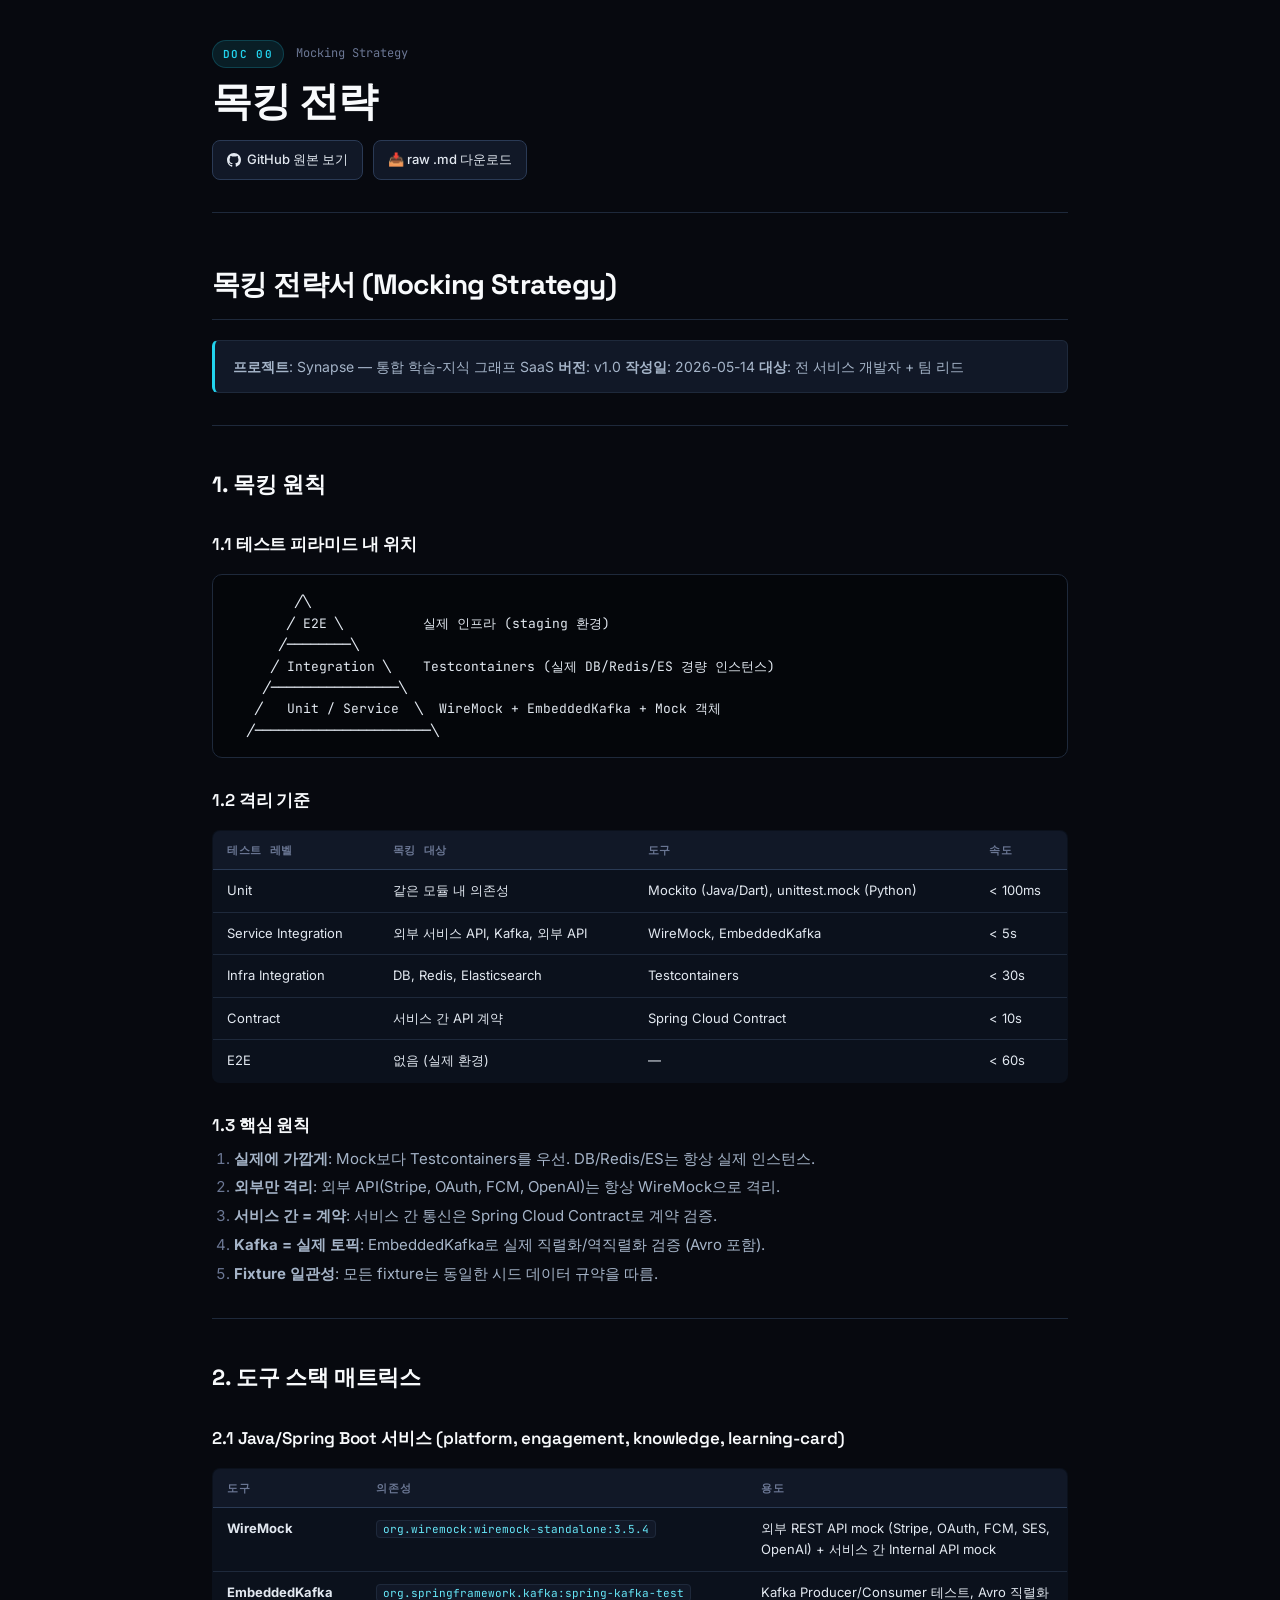
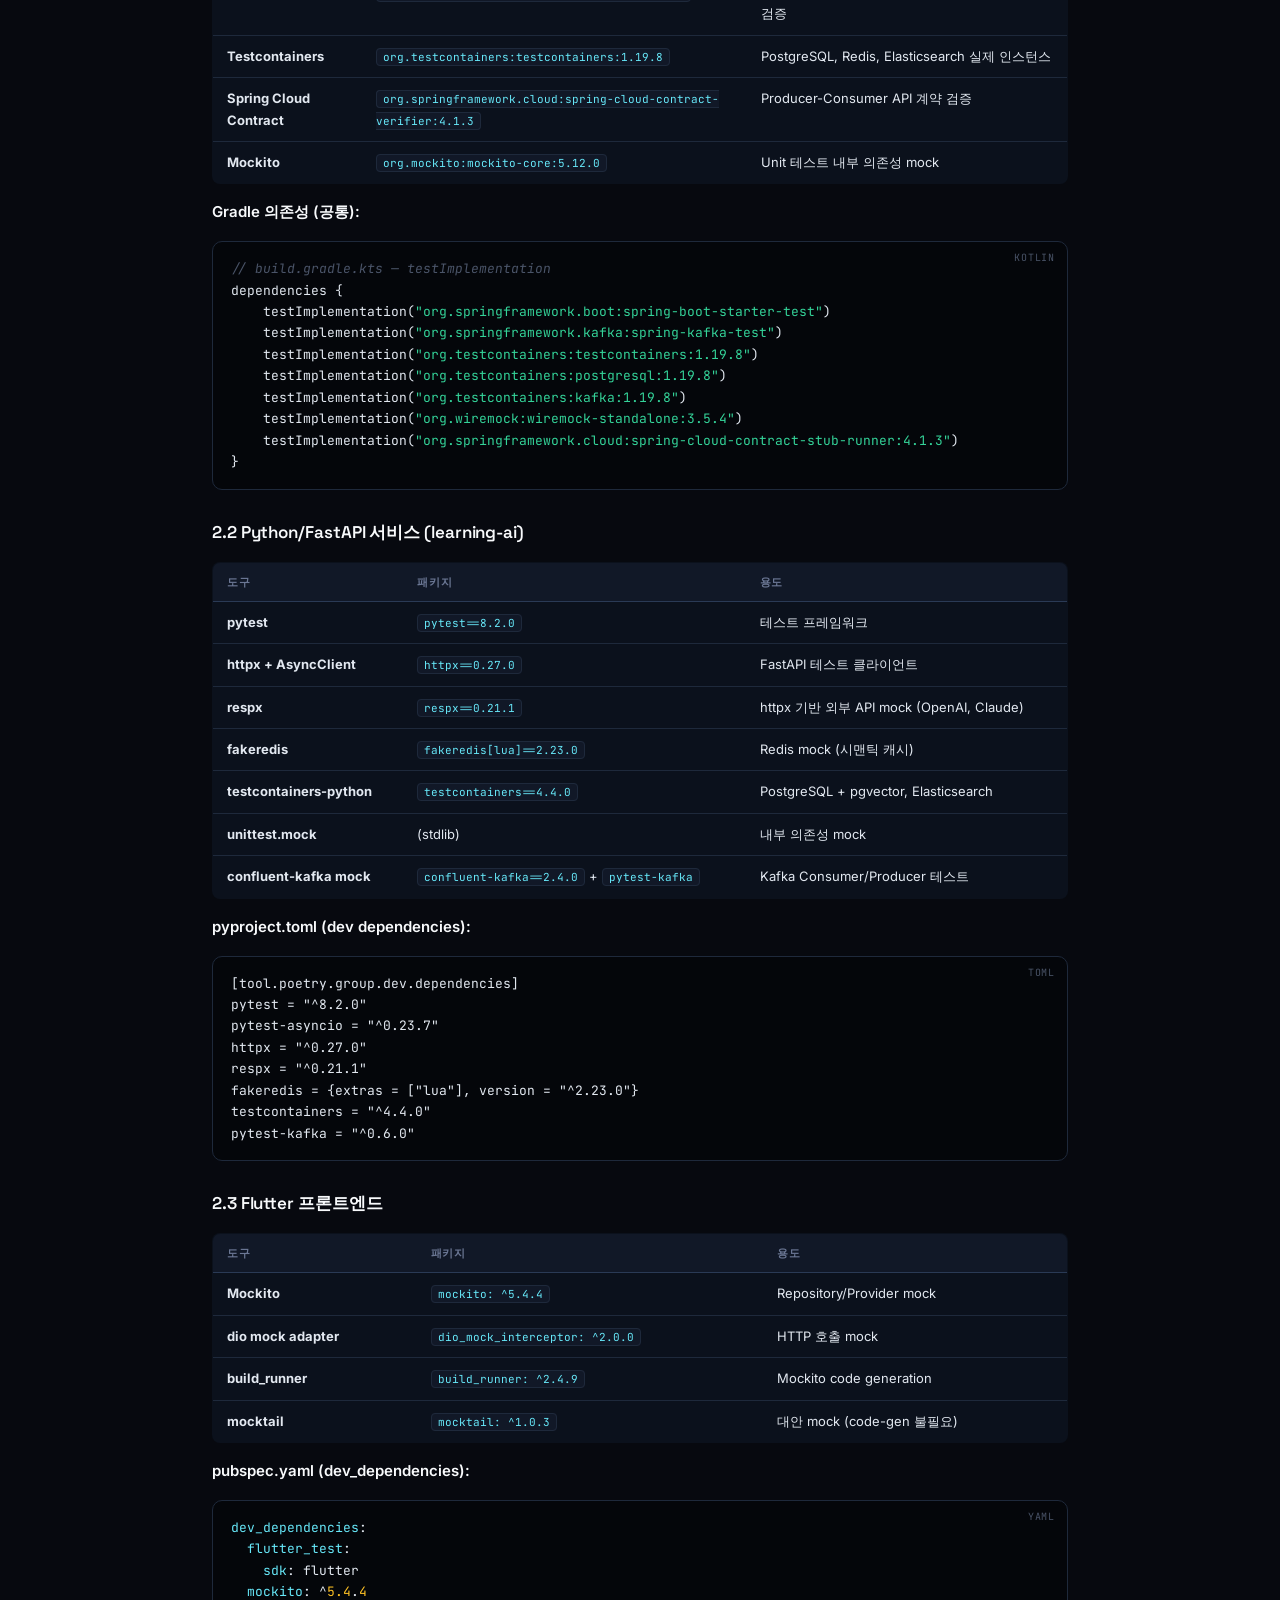
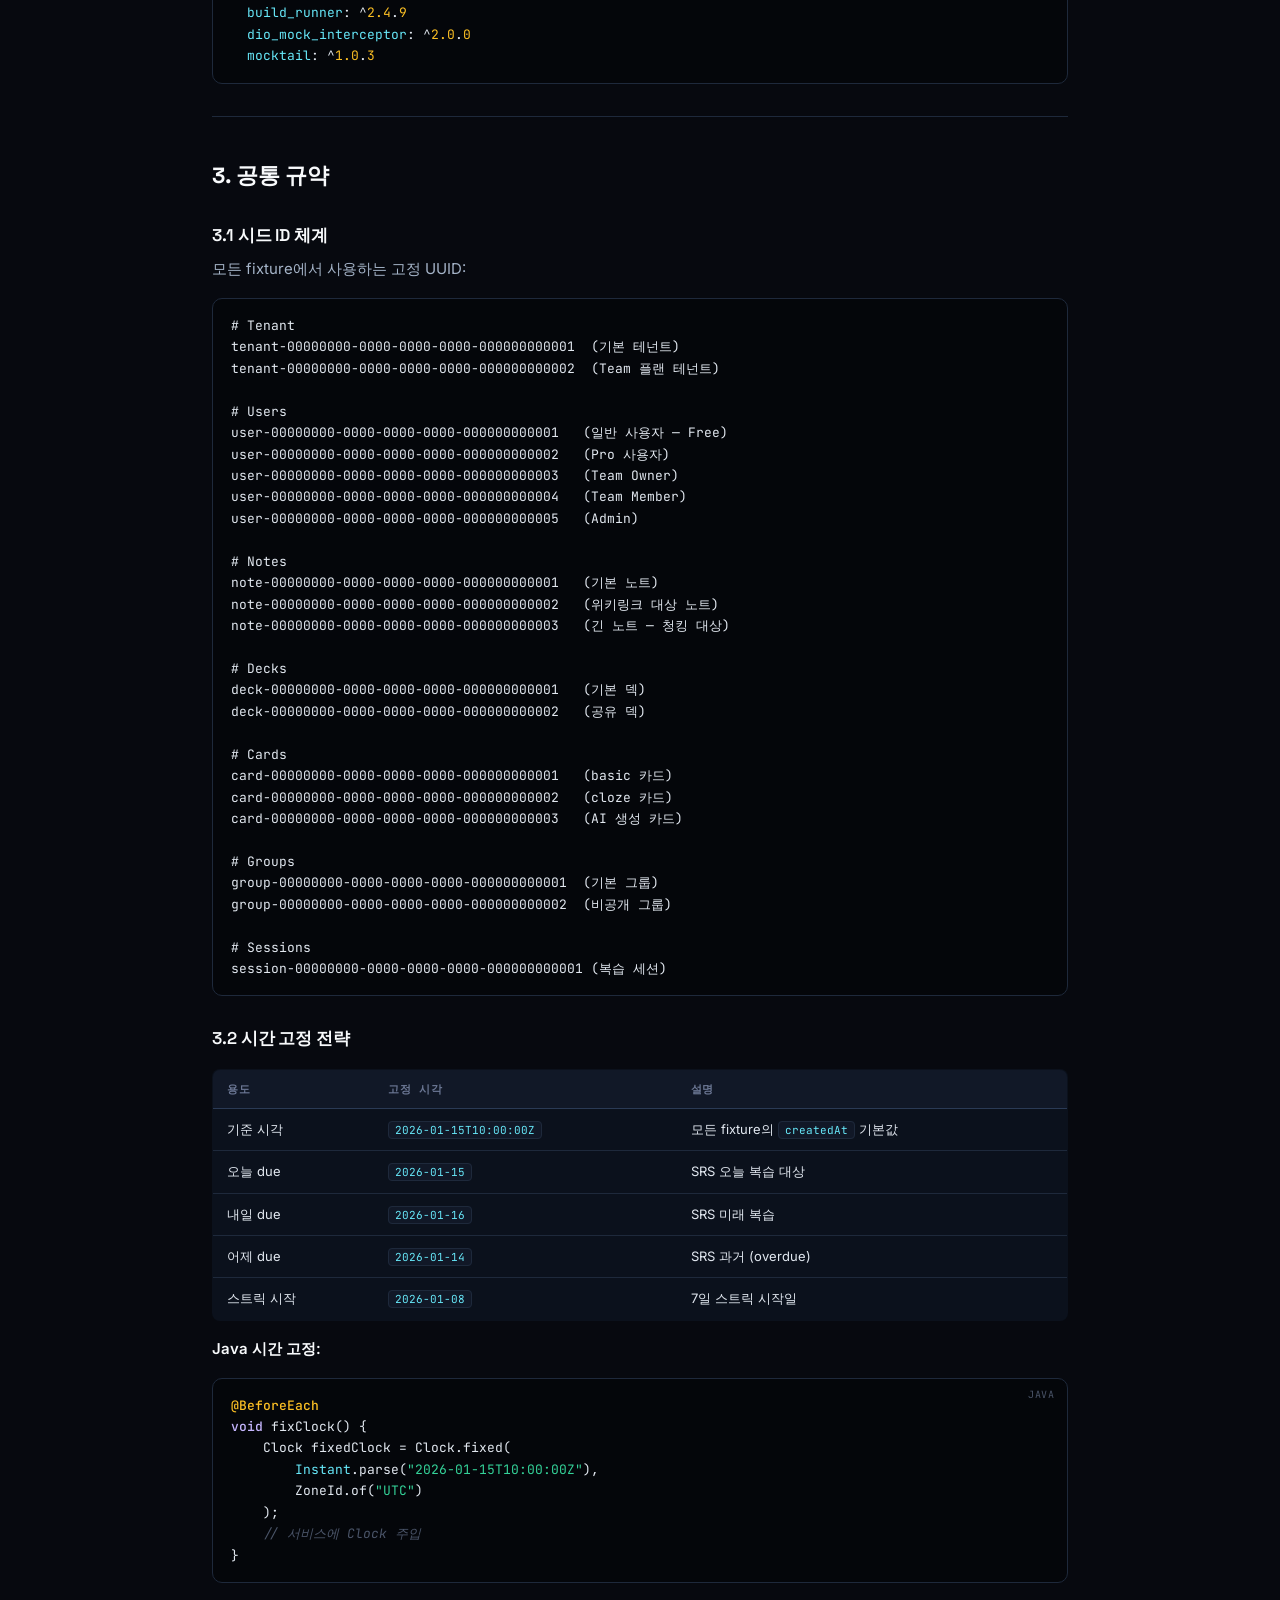
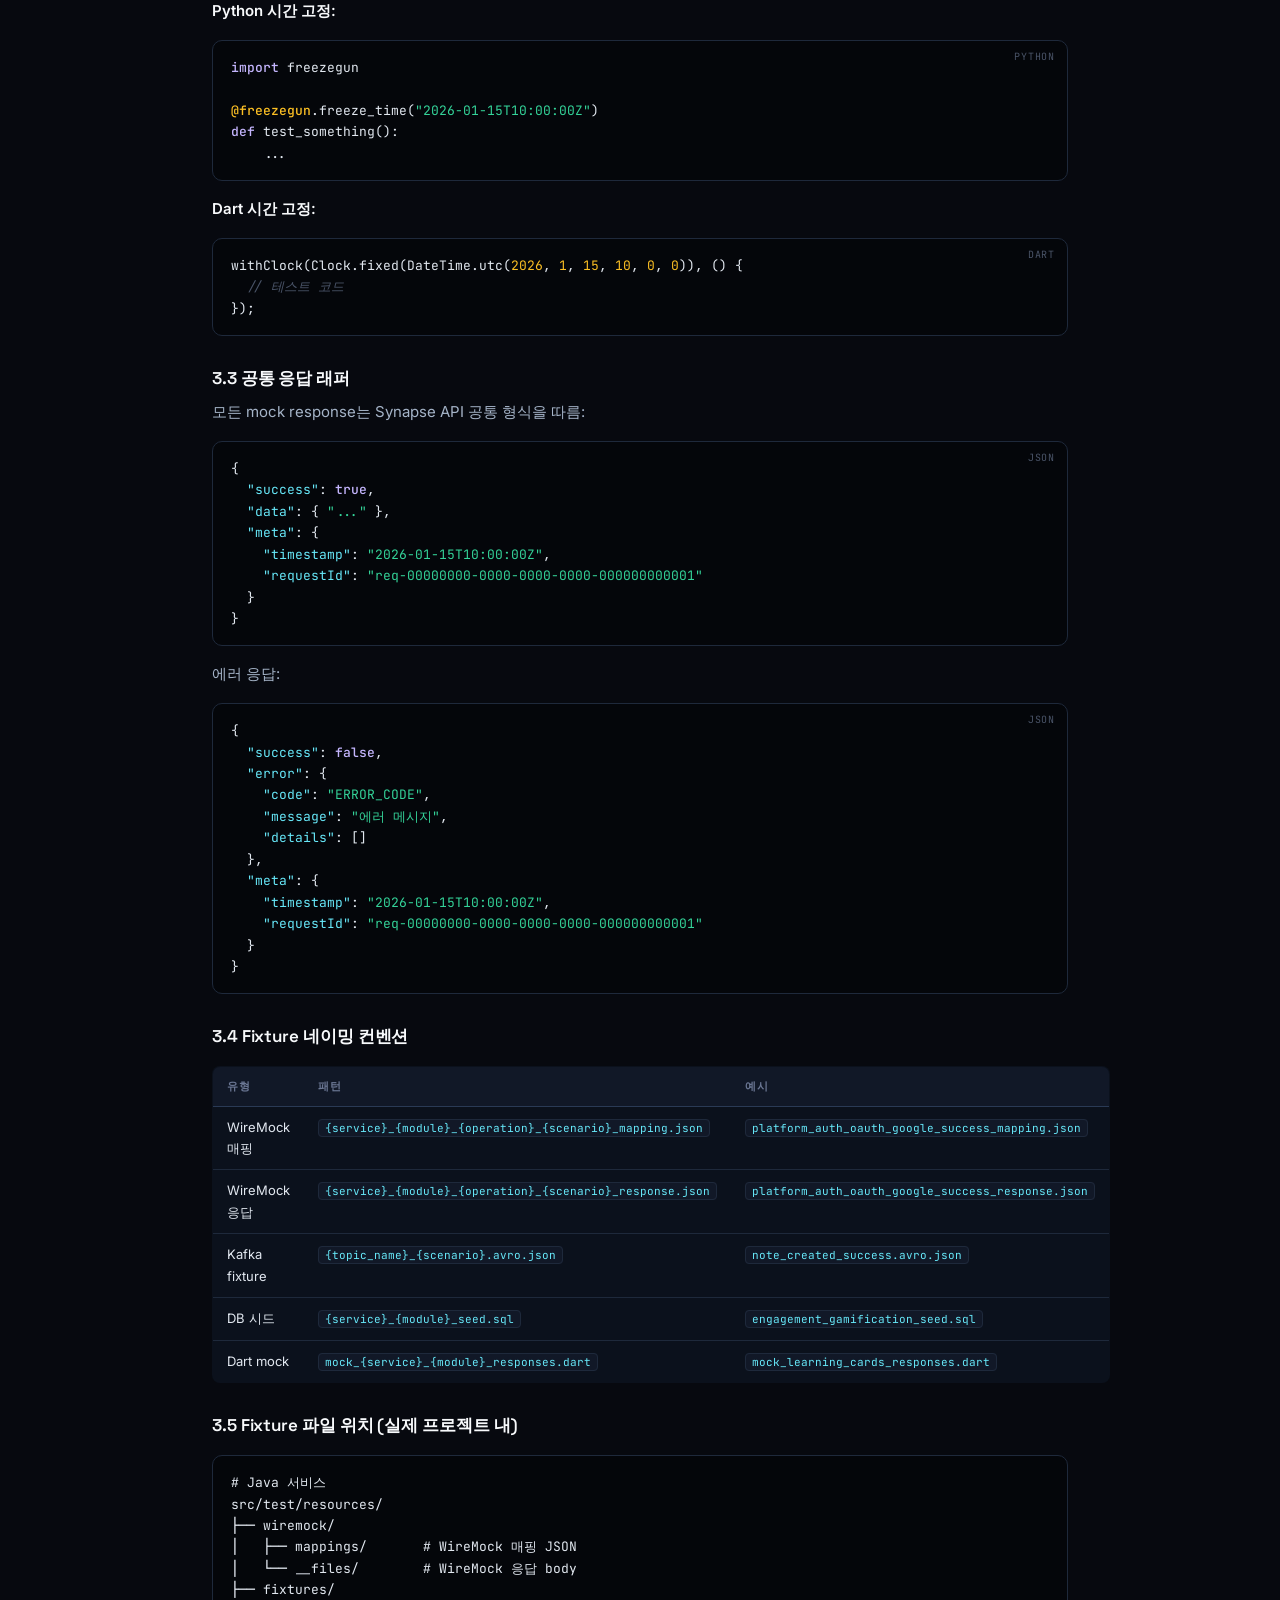
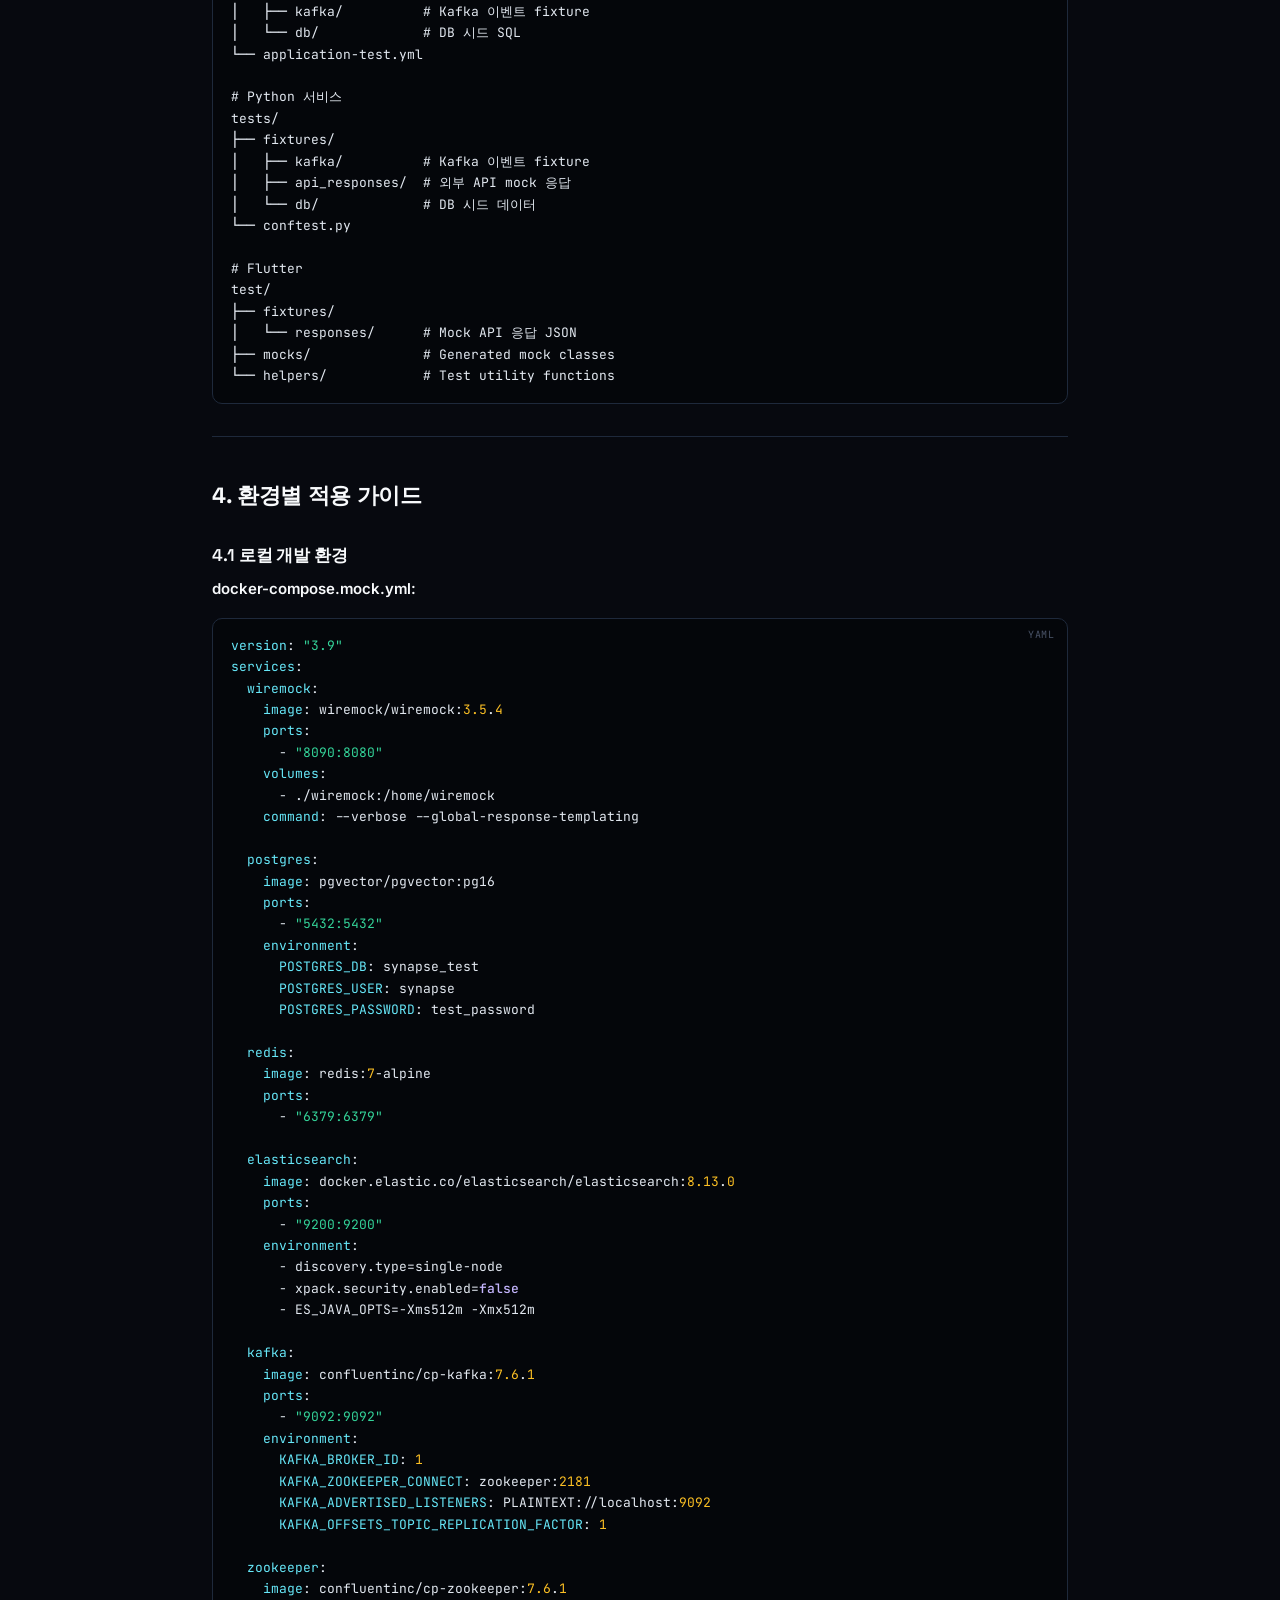
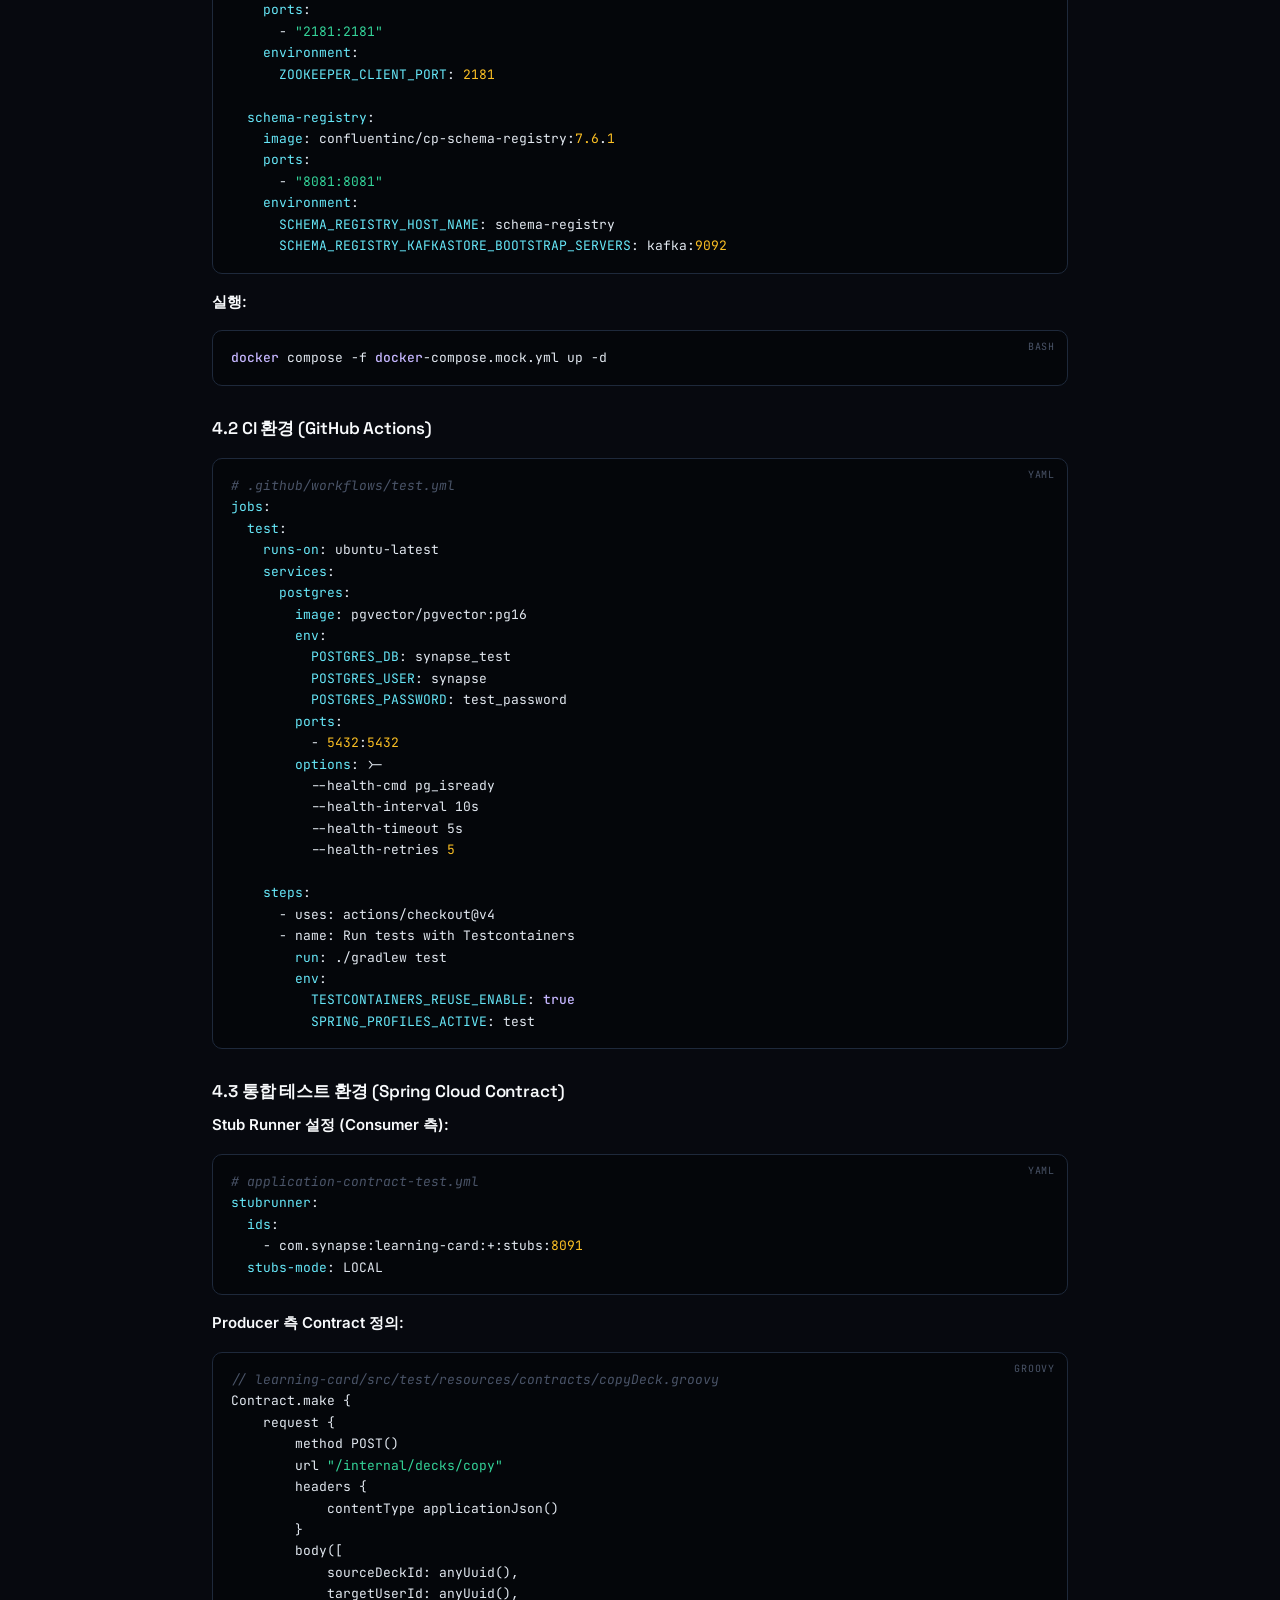
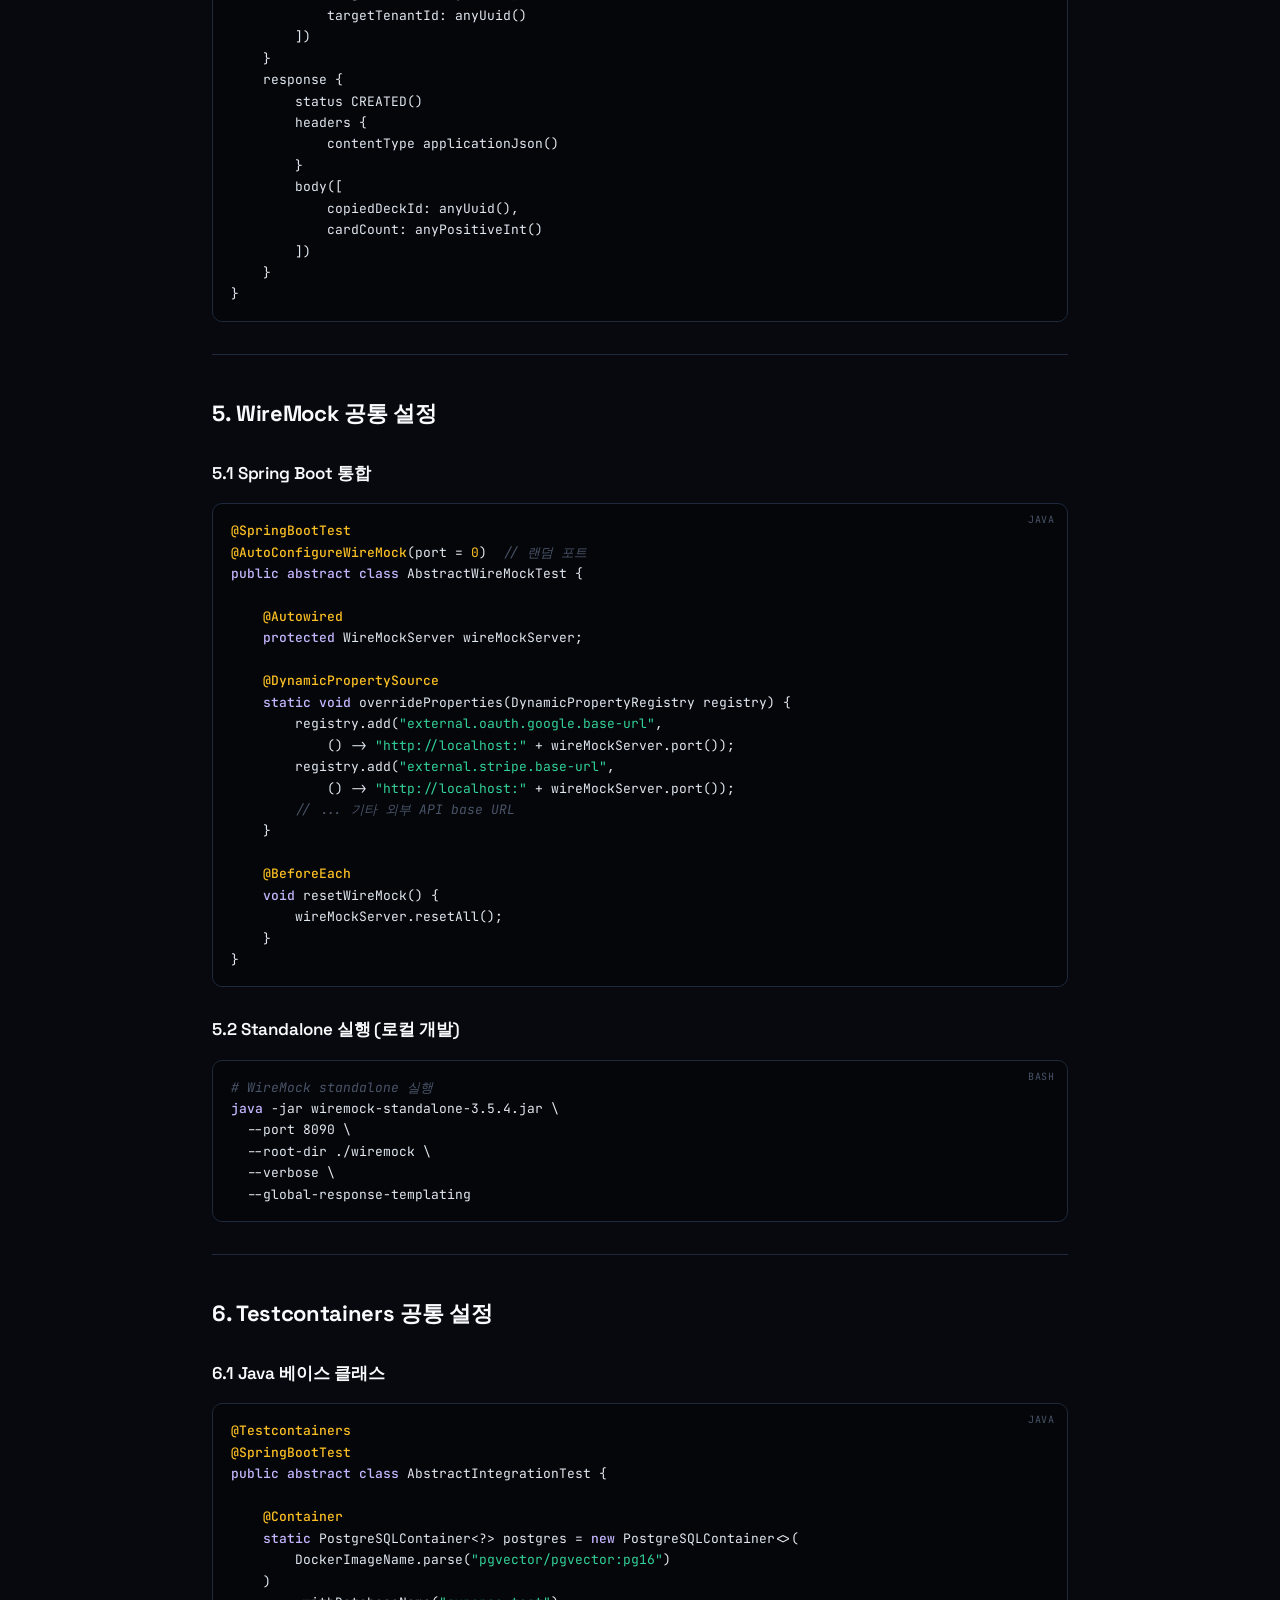
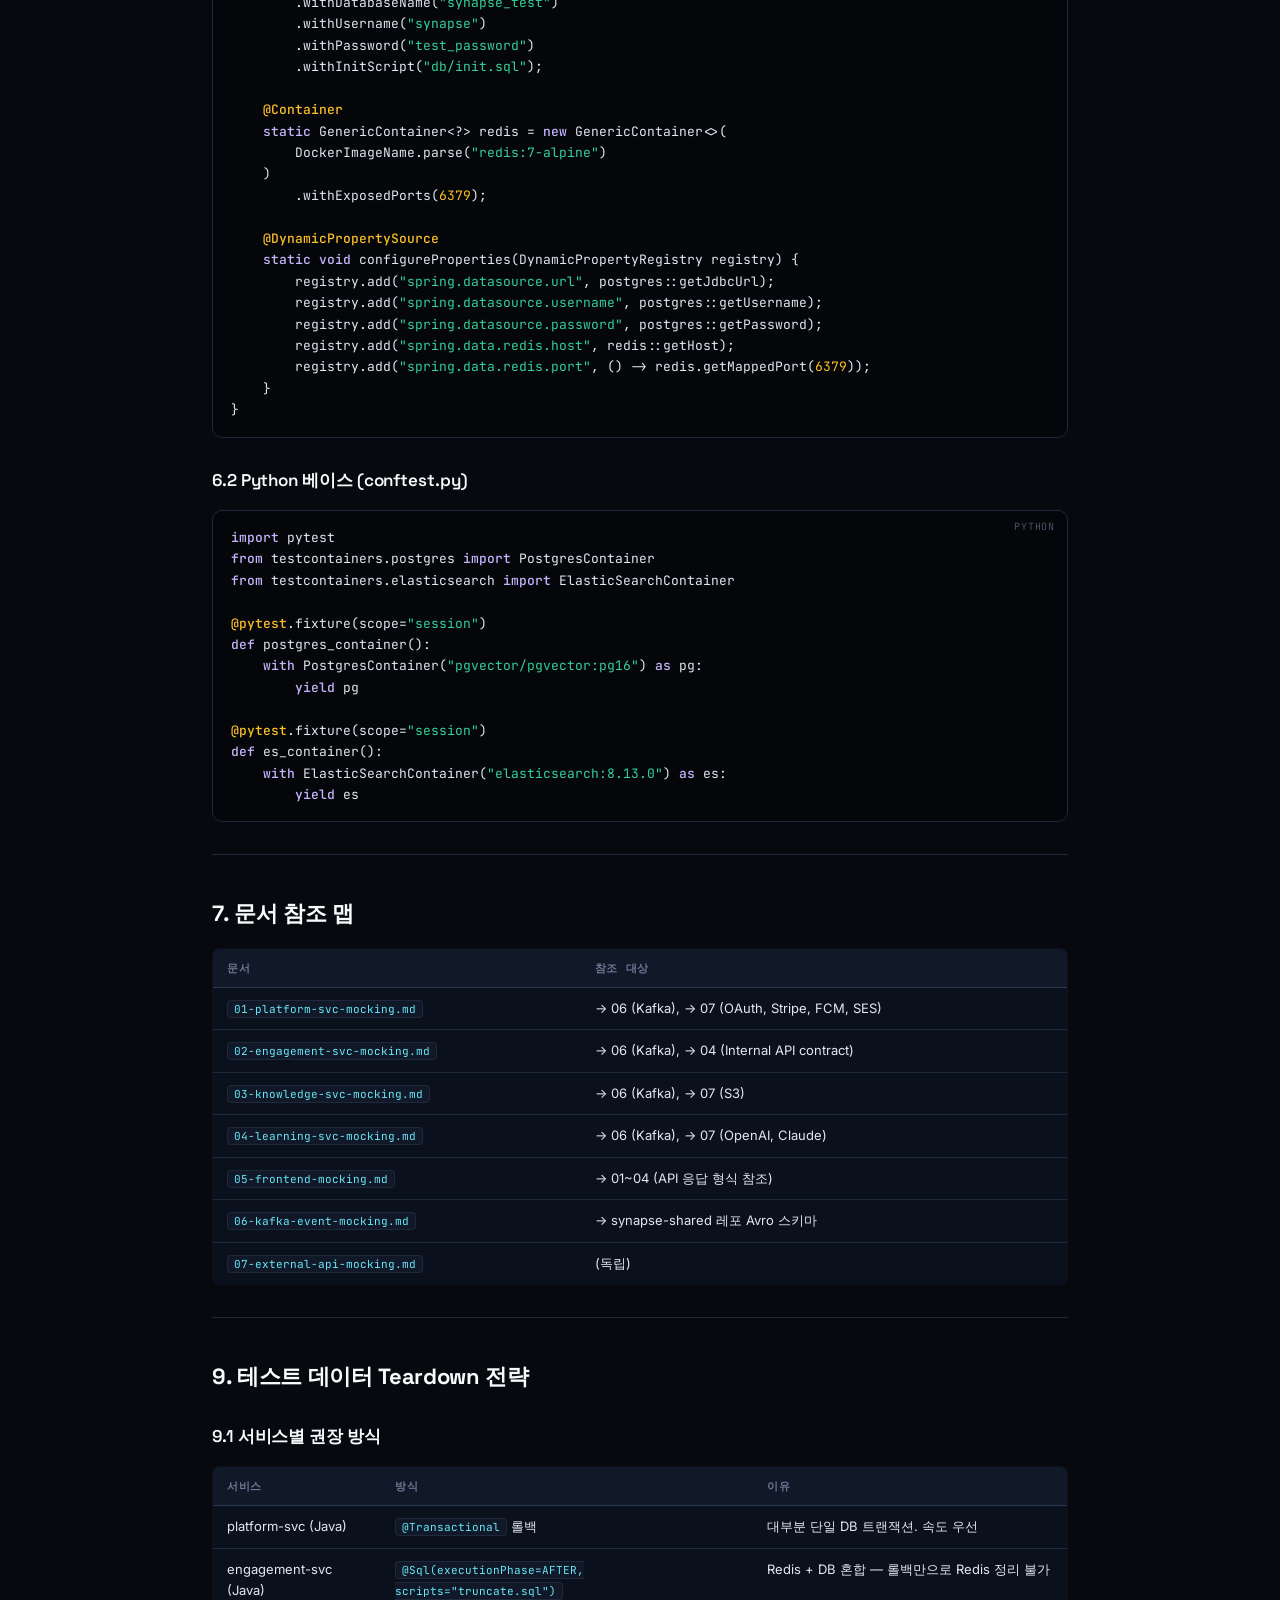
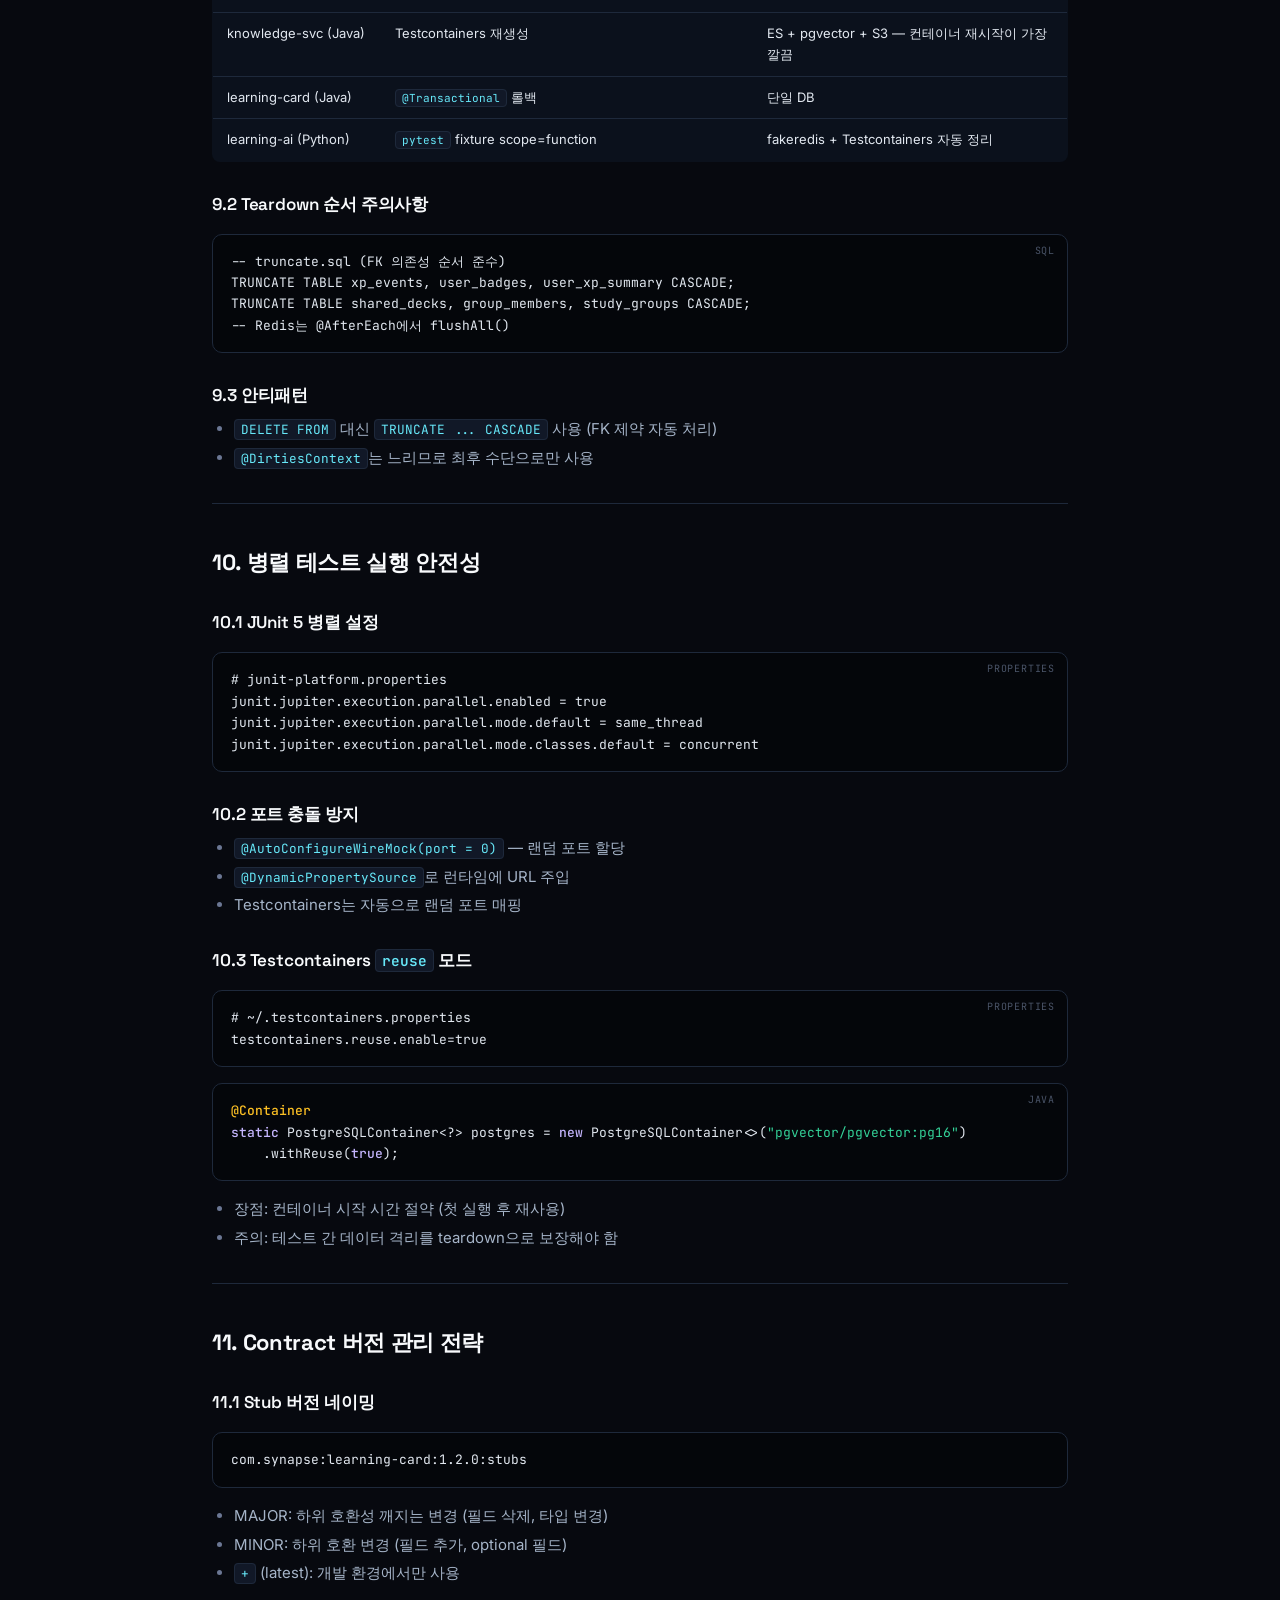
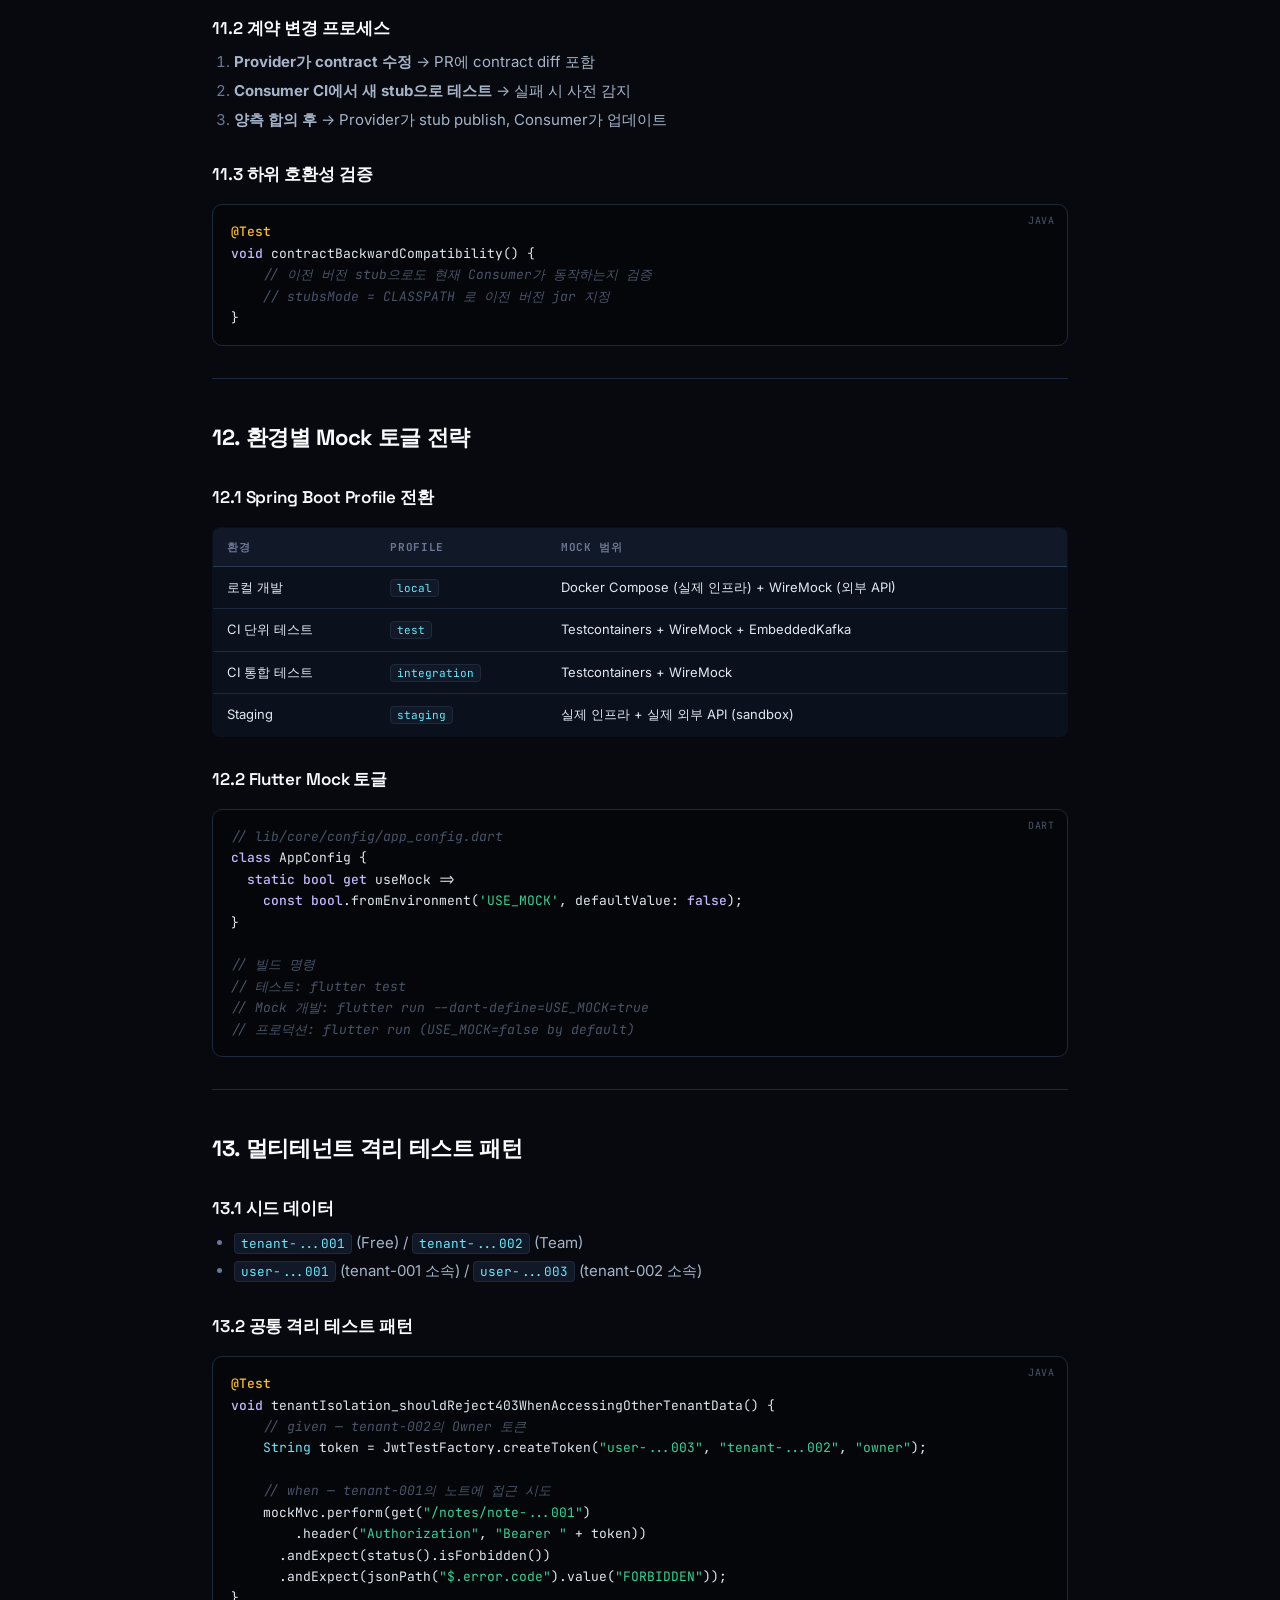
==== commit 86723961: "docs: sync HTML pages with reinforced markdown content (Mock Route Maps, DLQ, streaming, guides)" ====
--- a/docs/00-strategy.html
+++ b/docs/00-strategy.html
@@ -387,6 +387,80 @@
 <h2 id="7-문서-참조-맵">7. 문서 참조 맵</h2>
 <table class="md-table"><thead><tr><th>문서</th><th>참조 대상</th></tr></thead><tbody><tr><td><code>01-platform-svc-mocking.md</code></td><td>→ 06 (Kafka), → 07 (OAuth, Stripe, FCM, SES)</td></tr><tr><td><code>02-engagement-svc-mocking.md</code></td><td>→ 06 (Kafka), → 04 (Internal API contract)</td></tr><tr><td><code>03-knowledge-svc-mocking.md</code></td><td>→ 06 (Kafka), → 07 (S3)</td></tr><tr><td><code>04-learning-svc-mocking.md</code></td><td>→ 06 (Kafka), → 07 (OpenAI, Claude)</td></tr><tr><td><code>05-frontend-mocking.md</code></td><td>→ 01~04 (API 응답 형식 참조)</td></tr><tr><td><code>06-kafka-event-mocking.md</code></td><td>→ synapse-shared 레포 Avro 스키마</td></tr><tr><td><code>07-external-api-mocking.md</code></td><td>(독립)</td></tr></tbody></table>
 
+<hr/>
+<h2 id="9-테스트-데이터-teardown-전략">9. 테스트 데이터 Teardown 전략</h2>
+<h3 id="91-서비스별-권장-방식">9.1 서비스별 권장 방식</h3>
+<table class="md-table"><thead><tr><th>서비스</th><th>방식</th><th>이유</th></tr></thead><tbody><tr><td>platform-svc (Java)</td><td><code>@Transactional</code> 롤백</td><td>대부분 단일 DB 트랜잭션. 속도 우선</td></tr><tr><td>engagement-svc (Java)</td><td><code>@Sql(executionPhase=AFTER, scripts="truncate.sql")</code></td><td>Redis + DB 혼합 — 롤백만으로 Redis 정리 불가</td></tr><tr><td>knowledge-svc (Java)</td><td>Testcontainers 재생성</td><td>ES + pgvector + S3 — 컨테이너 재시작이 가장 깔끔</td></tr><tr><td>learning-card (Java)</td><td><code>@Transactional</code> 롤백</td><td>단일 DB</td></tr><tr><td>learning-ai (Python)</td><td><code>pytest</code> fixture scope=function</td><td>fakeredis + Testcontainers 자동 정리</td></tr></tbody></table>
+<h3 id="92-teardown-순서-주의사항">9.2 Teardown 순서 주의사항</h3>
+<pre class="code-block" data-lang="sql"><code>-- truncate.sql (FK 의존성 순서 준수)
+TRUNCATE TABLE xp_events, user_badges, user_xp_summary CASCADE;
+TRUNCATE TABLE shared_decks, group_members, study_groups CASCADE;
+-- Redis는 @AfterEach에서 flushAll()</code></pre>
+<h3 id="93-안티패턴">9.3 안티패턴</h3>
+<ul><li><code>DELETE FROM</code> 대신 <code>TRUNCATE ... CASCADE</code> 사용 (FK 제약 자동 처리)</li><li><code>@DirtiesContext</code>는 느리므로 최후 수단으로만 사용</li></ul>
+<hr/>
+<h2 id="10-병렬-테스트-실행-안전성">10. 병렬 테스트 실행 안전성</h2>
+<h3 id="101-junit-5-병렬-설정">10.1 JUnit 5 병렬 설정</h3>
+<pre class="code-block" data-lang="properties"><code># junit-platform.properties
+junit.jupiter.execution.parallel.enabled = true
+junit.jupiter.execution.parallel.mode.default = same_thread
+junit.jupiter.execution.parallel.mode.classes.default = concurrent</code></pre>
+<h3 id="102-포트-충돌-방지">10.2 포트 충돌 방지</h3>
+<ul><li><code>@AutoConfigureWireMock(port = 0)</code> — 랜덤 포트 할당</li><li><code>@DynamicPropertySource</code>로 런타임에 URL 주입</li><li>Testcontainers는 자동으로 랜덤 포트 매핑</li></ul>
+<h3 id="103-testcontainers-reuse-모드">10.3 Testcontainers <code>reuse</code> 모드</h3>
+<pre class="code-block" data-lang="properties"><code># ~/.testcontainers.properties
+testcontainers.reuse.enable=true</code></pre>
+<pre class="code-block" data-lang="java"><code><span class="anno">@Container</span>
+<span class="kw">static</span> PostgreSQLContainer&lt;?&gt; postgres = <span class="kw">new</span> PostgreSQLContainer&lt;&gt;(<span class="str">"pgvector/pgvector:pg16"</span>)
+    .withReuse(<span class="kw">true</span>);</code></pre>
+<ul><li>장점: 컨테이너 시작 시간 절약 (첫 실행 후 재사용)</li><li>주의: 테스트 간 데이터 격리를 teardown으로 보장해야 함</li></ul>
+<hr/>
+<h2 id="11-contract-버전-관리-전략">11. Contract 버전 관리 전략</h2>
+<h3 id="111-stub-버전-네이밍">11.1 Stub 버전 네이밍</h3>
+<pre class="code-block" data-lang=""><code>com.synapse:learning-card:1.2.0:stubs</code></pre>
+<ul><li>MAJOR: 하위 호환성 깨지는 변경 (필드 삭제, 타입 변경)</li><li>MINOR: 하위 호환 변경 (필드 추가, optional 필드)</li><li><code>+</code> (latest): 개발 환경에서만 사용</li></ul>
+<h3 id="112-계약-변경-프로세스">11.2 계약 변경 프로세스</h3>
+<ol><li><strong>Provider가 contract 수정</strong> → PR에 contract diff 포함</li><li><strong>Consumer CI에서 새 stub으로 테스트</strong> → 실패 시 사전 감지</li><li><strong>양측 합의 후</strong> → Provider가 stub publish, Consumer가 업데이트</li></ol>
+<h3 id="113-하위-호환성-검증">11.3 하위 호환성 검증</h3>
+<pre class="code-block" data-lang="java"><code><span class="anno">@Test</span>
+<span class="kw">void</span> contractBackwardCompatibility() {
+    <span class="cmt">// 이전 버전 stub으로도 현재 Consumer가 동작하는지 검증</span>
+    <span class="cmt">// stubsMode = CLASSPATH 로 이전 버전 jar 지정</span>
+}</code></pre>
+<hr/>
+<h2 id="12-환경별-mock-토글-전략">12. 환경별 Mock 토글 전략</h2>
+<h3 id="121-spring-boot-profile-전환">12.1 Spring Boot Profile 전환</h3>
+<table class="md-table"><thead><tr><th>환경</th><th>Profile</th><th>Mock 범위</th></tr></thead><tbody><tr><td>로컬 개발</td><td><code>local</code></td><td>Docker Compose (실제 인프라) + WireMock (외부 API)</td></tr><tr><td>CI 단위 테스트</td><td><code>test</code></td><td>Testcontainers + WireMock + EmbeddedKafka</td></tr><tr><td>CI 통합 테스트</td><td><code>integration</code></td><td>Testcontainers + WireMock</td></tr><tr><td>Staging</td><td><code>staging</code></td><td>실제 인프라 + 실제 외부 API (sandbox)</td></tr></tbody></table>
+<h3 id="122-flutter-mock-토글">12.2 Flutter Mock 토글</h3>
+<pre class="code-block" data-lang="dart"><code><span class="cmt">// lib/core/config/app_config.dart</span>
+<span class="kw">class</span> AppConfig {
+  <span class="kw">static</span> <span class="kw">bool</span> <span class="kw">get</span> useMock =&gt;
+    <span class="kw">const</span> <span class="kw">bool</span>.fromEnvironment(<span class="str">'USE_MOCK'</span>, defaultValue: <span class="kw">false</span>);
+}
+
+<span class="cmt">// 빌드 명령</span>
+<span class="cmt">// 테스트: flutter test</span>
+<span class="cmt">// Mock 개발: flutter run --dart-define=USE_MOCK=true</span>
+<span class="cmt">// 프로덕션: flutter run (USE_MOCK=false by default)</span></code></pre>
+<hr/>
+<h2 id="13-멀티테넌트-격리-테스트-패턴">13. 멀티테넌트 격리 테스트 패턴</h2>
+<h3 id="131-시드-데이터">13.1 시드 데이터</h3>
+<ul><li><code>tenant-...001</code> (Free) / <code>tenant-...002</code> (Team)</li><li><code>user-...001</code> (tenant-001 소속) / <code>user-...003</code> (tenant-002 소속)</li></ul>
+<h3 id="132-공통-격리-테스트-패턴">13.2 공통 격리 테스트 패턴</h3>
+<pre class="code-block" data-lang="java"><code><span class="anno">@Test</span>
+<span class="kw">void</span> tenantIsolation_shouldReject403WhenAccessingOtherTenantData() {
+    <span class="cmt">// given — tenant-002의 Owner 토큰</span>
+    <span class="type">String</span> token = JwtTestFactory.createToken(<span class="str">"user-...003"</span>, <span class="str">"tenant-...002"</span>, <span class="str">"owner"</span>);
+
+    <span class="cmt">// when — tenant-001의 노트에 접근 시도</span>
+    mockMvc.perform(get(<span class="str">"/notes/note-...001"</span>)
+        .header(<span class="str">"Authorization"</span>, <span class="str">"Bearer "</span> + token))
+      .andExpect(status().isForbidden())
+      .andExpect(jsonPath(<span class="str">"$.error.code"</span>).value(<span class="str">"FORBIDDEN"</span>));
+}</code></pre>
+<h3 id="133-서비스별-적용">13.3 서비스별 적용</h3>
+<ul><li><strong>knowledge-svc</strong>: 노트/그래프 조회 시 tenantId 필터</li><li><strong>engagement-svc</strong>: 그룹/리더보드 tenantId 격리</li><li><strong>learning-card</strong>: 덱/카드 조회 시 tenantId WHERE 조건</li></ul>
+
   </main>
   <footer class="doc-footer">
     <span>Synapse · Mocking Docs v1.0 · 2026-05-14</span>
